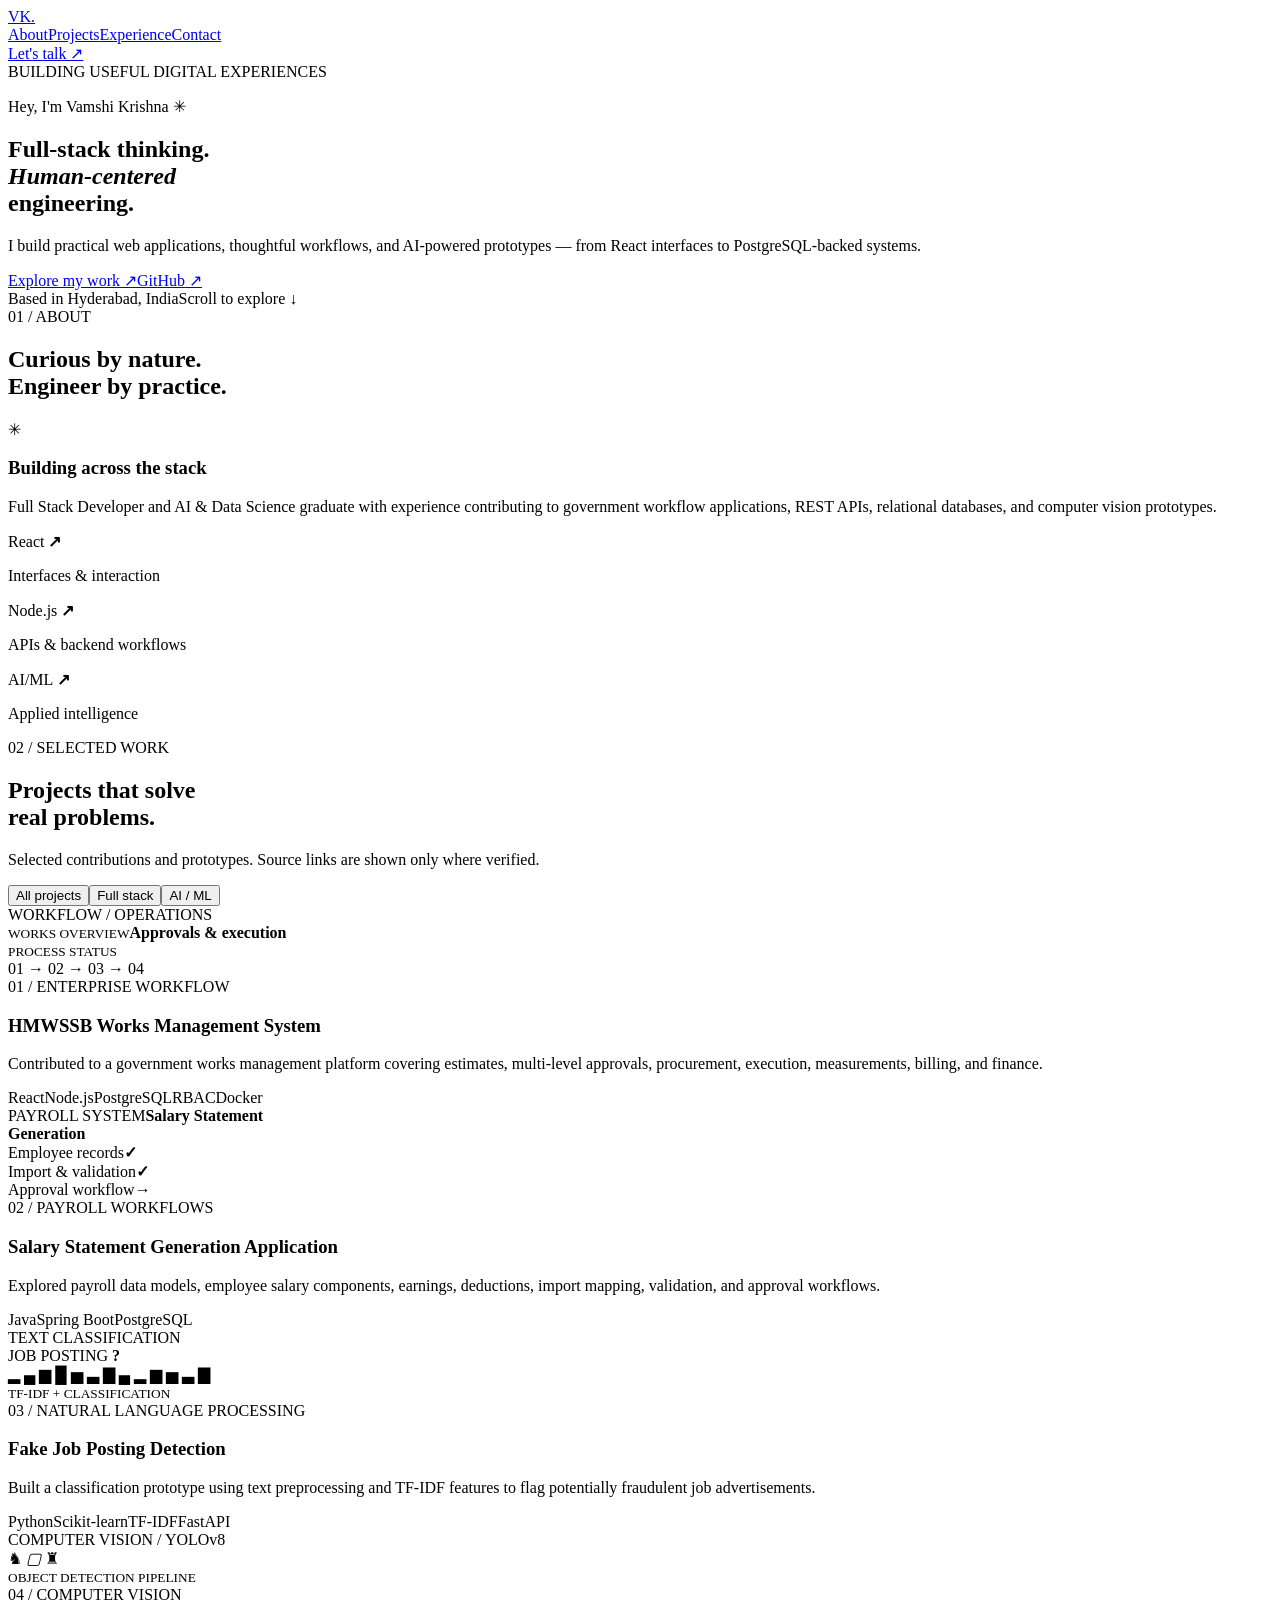
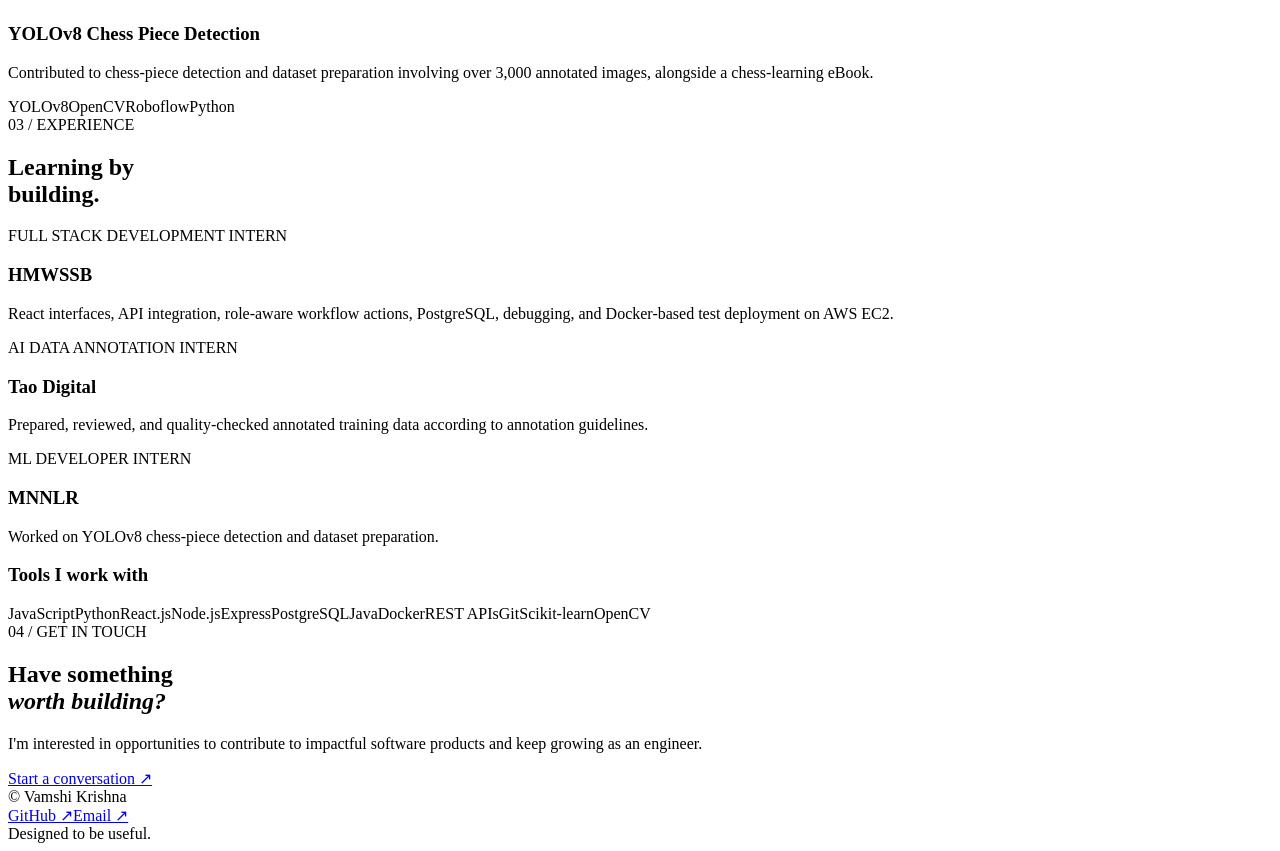
==== index.html @ abe8908e "Build premium responsive developer portfolio" ====
<!doctype html><html lang="en"><head><meta charset="UTF-8"><meta name="viewport" content="width=device-width,initial-scale=1"><meta name="theme-color" content="#090b12"><meta name="description" content="Kodati Vamshi Krishna — Full Stack Developer and AI/ML engineer. Selected projects, experience, and skills."><title>Vamshi Krishna — Full Stack Developer</title><link rel="preconnect" href="https://fonts.googleapis.com"><link rel="preconnect" href="https://fonts.gstatic.com" crossorigin><link href="https://fonts.googleapis.com/css2?family=DM+Sans:wght@400;500;600;700&family=Space+Grotesk:wght@400;500;600;700&display=swap" rel="stylesheet"><link rel="stylesheet" href="styles.css"></head><body><div class="glow"></div><header class="nav wrap"><a class="logo" href="#home">VK<span>.</span></a><nav aria-label="Main navigation"><a href="#about">About</a><a href="#work">Projects</a><a href="#experience">Experience</a><a href="#contact">Contact</a></nav><a class="nav-cta" href="mailto:vamshikrishnakodati14@gmail.com">Let's talk ↗</a></header><main id="home"><section class="hero wrap"><div class="eyebrow"><span class="pulse"></span> BUILDING USEFUL DIGITAL EXPERIENCES</div><p class="intro">Hey, I'm Vamshi Krishna <span>✳</span></p><h1>Full-stack thinking.<br><em>Human-centered</em><br>engineering.</h1><p class="hero-copy">I build practical web applications, thoughtful workflows, and AI-powered prototypes — from React interfaces to PostgreSQL-backed systems.</p><div class="actions"><a class="button primary" href="#work">Explore my work <span>↗</span></a><a class="button secondary" href="https://github.com/VamshikrishnaKodati" target="_blank" rel="noopener">GitHub ↗</a></div><div class="hero-foot"><span>Based in Hyderabad, India</span><span>Scroll to explore ↓</span></div></section><section class="section wrap" id="about"><div class="section-head"><span class="kicker">01 / ABOUT</span><h2>Curious by nature.<br><span>Engineer by practice.</span></h2></div><div class="about-grid"><div class="panel feature"><span class="panel-icon">✳</span><h3>Building across the stack</h3><p>Full Stack Developer and AI & Data Science graduate with experience contributing to government workflow applications, REST APIs, relational databases, and computer vision prototypes.</p></div><div class="panel"><span class="metric">React <b>↗</b></span><p>Interfaces & interaction</p></div><div class="panel"><span class="metric">Node.js <b>↗</b></span><p>APIs & backend workflows</p></div><div class="panel"><span class="metric">AI/ML <b>↗</b></span><p>Applied intelligence</p></div></div></section><section class="section wrap" id="work"><div class="section-head"><span class="kicker">02 / SELECTED WORK</span><h2>Projects that solve<br><span>real problems.</span></h2><p>Selected contributions and prototypes. Source links are shown only where verified.</p></div><div class="filters" aria-label="Filter projects"><button class="active" data-filter="all">All projects</button><button data-filter="fullstack">Full stack</button><button data-filter="ai">AI / ML</button></div><div class="projects"><article class="project" data-category="fullstack"><div class="art art-one"><div class="fake-ui"><div class="fake-top"><i></i><i></i><i></i><span>WORKFLOW / OPERATIONS</span></div><div class="fake-grid"><div><small>WORKS OVERVIEW</small><strong>Approvals & execution</strong><div class="fake-bars"><b></b><b></b><b></b><b></b></div></div><div><small>PROCESS STATUS</small><div class="fake-steps">01 → 02 → 03 → 04</div></div></div></div></div><div class="project-body"><div class="project-num">01 / ENTERPRISE WORKFLOW</div><h3>HMWSSB Works Management System</h3><p>Contributed to a government works management platform covering estimates, multi-level approvals, procurement, execution, measurements, billing, and finance.</p><div class="tags"><span>React</span><span>Node.js</span><span>PostgreSQL</span><span>RBAC</span><span>Docker</span></div></div></article><article class="project" data-category="fullstack"><div class="art art-two"><div class="salary-art"><span>PAYROLL SYSTEM</span><strong>Salary Statement<br>Generation</strong><div class="salary-row"><span>Employee records</span><b>✓</b></div><div class="salary-row"><span>Import & validation</span><b>✓</b></div><div class="salary-row"><span>Approval workflow</span><b>→</b></div></div></div><div class="project-body"><div class="project-num">02 / PAYROLL WORKFLOWS</div><h3>Salary Statement Generation Application</h3><p>Explored payroll data models, employee salary components, earnings, deductions, import mapping, validation, and approval workflows.</p><div class="tags"><span>Java</span><span>Spring Boot</span><span>PostgreSQL</span></div></div></article><article class="project" data-category="ai"><div class="art art-three"><div class="ai-art"><span>TEXT CLASSIFICATION</span><div class="signal">JOB POSTING <b>?</b></div><div class="wave">▂ ▄ ▆ █ ▅ ▃ ▇ ▄ ▂ ▆ ▅ ▃ ▇</div><small>TF-IDF + CLASSIFICATION</small></div></div><div class="project-body"><div class="project-num">03 / NATURAL LANGUAGE PROCESSING</div><h3>Fake Job Posting Detection</h3><p>Built a classification prototype using text preprocessing and TF-IDF features to flag potentially fraudulent job advertisements.</p><div class="tags"><span>Python</span><span>Scikit-learn</span><span>TF-IDF</span><span>FastAPI</span></div></div></article><article class="project" data-category="ai"><div class="art art-four"><div class="chess-art"><span>COMPUTER VISION / YOLOv8</span><div class="chess">♞ <i>▢</i> ♜</div><small>OBJECT DETECTION PIPELINE</small></div></div><div class="project-body"><div class="project-num">04 / COMPUTER VISION</div><h3>YOLOv8 Chess Piece Detection</h3><p>Contributed to chess-piece detection and dataset preparation involving over 3,000 annotated images, alongside a chess-learning eBook.</p><div class="tags"><span>YOLOv8</span><span>OpenCV</span><span>Roboflow</span><span>Python</span></div></div></article></div></section><section class="section wrap" id="experience"><div class="section-head"><span class="kicker">03 / EXPERIENCE</span><h2>Learning by<br><span>building.</span></h2></div><div class="timeline"><div class="job"><div><span class="job-type">FULL STACK DEVELOPMENT INTERN</span><h3>HMWSSB</h3></div><p>React interfaces, API integration, role-aware workflow actions, PostgreSQL, debugging, and Docker-based test deployment on AWS EC2.</p></div><div class="job"><div><span class="job-type">AI DATA ANNOTATION INTERN</span><h3>Tao Digital</h3></div><p>Prepared, reviewed, and quality-checked annotated training data according to annotation guidelines.</p></div><div class="job"><div><span class="job-type">ML DEVELOPER INTERN</span><h3>MNNLR</h3></div><p>Worked on YOLOv8 chess-piece detection and dataset preparation.</p></div></div><div class="skills"><h3>Tools I work with</h3><div class="tags big"><span>JavaScript</span><span>Python</span><span>React.js</span><span>Node.js</span><span>Express</span><span>PostgreSQL</span><span>Java</span><span>Docker</span><span>REST APIs</span><span>Git</span><span>Scikit-learn</span><span>OpenCV</span></div></div></section><section class="contact wrap" id="contact"><span class="kicker">04 / GET IN TOUCH</span><h2>Have something<br><em>worth building?</em></h2><p>I'm interested in opportunities to contribute to impactful software products and keep growing as an engineer.</p><a class="button primary" href="mailto:vamshikrishnakodati14@gmail.com">Start a conversation ↗</a></section></main><footer class="wrap footer"><span>© <span id="year"></span> Vamshi Krishna</span><div><a href="https://github.com/VamshikrishnaKodati" target="_blank" rel="noopener">GitHub ↗</a><a href="mailto:vamshikrishnakodati14@gmail.com">Email ↗</a></div><span>Designed to be useful.</span></footer><script src="script.js"></script></body></html>
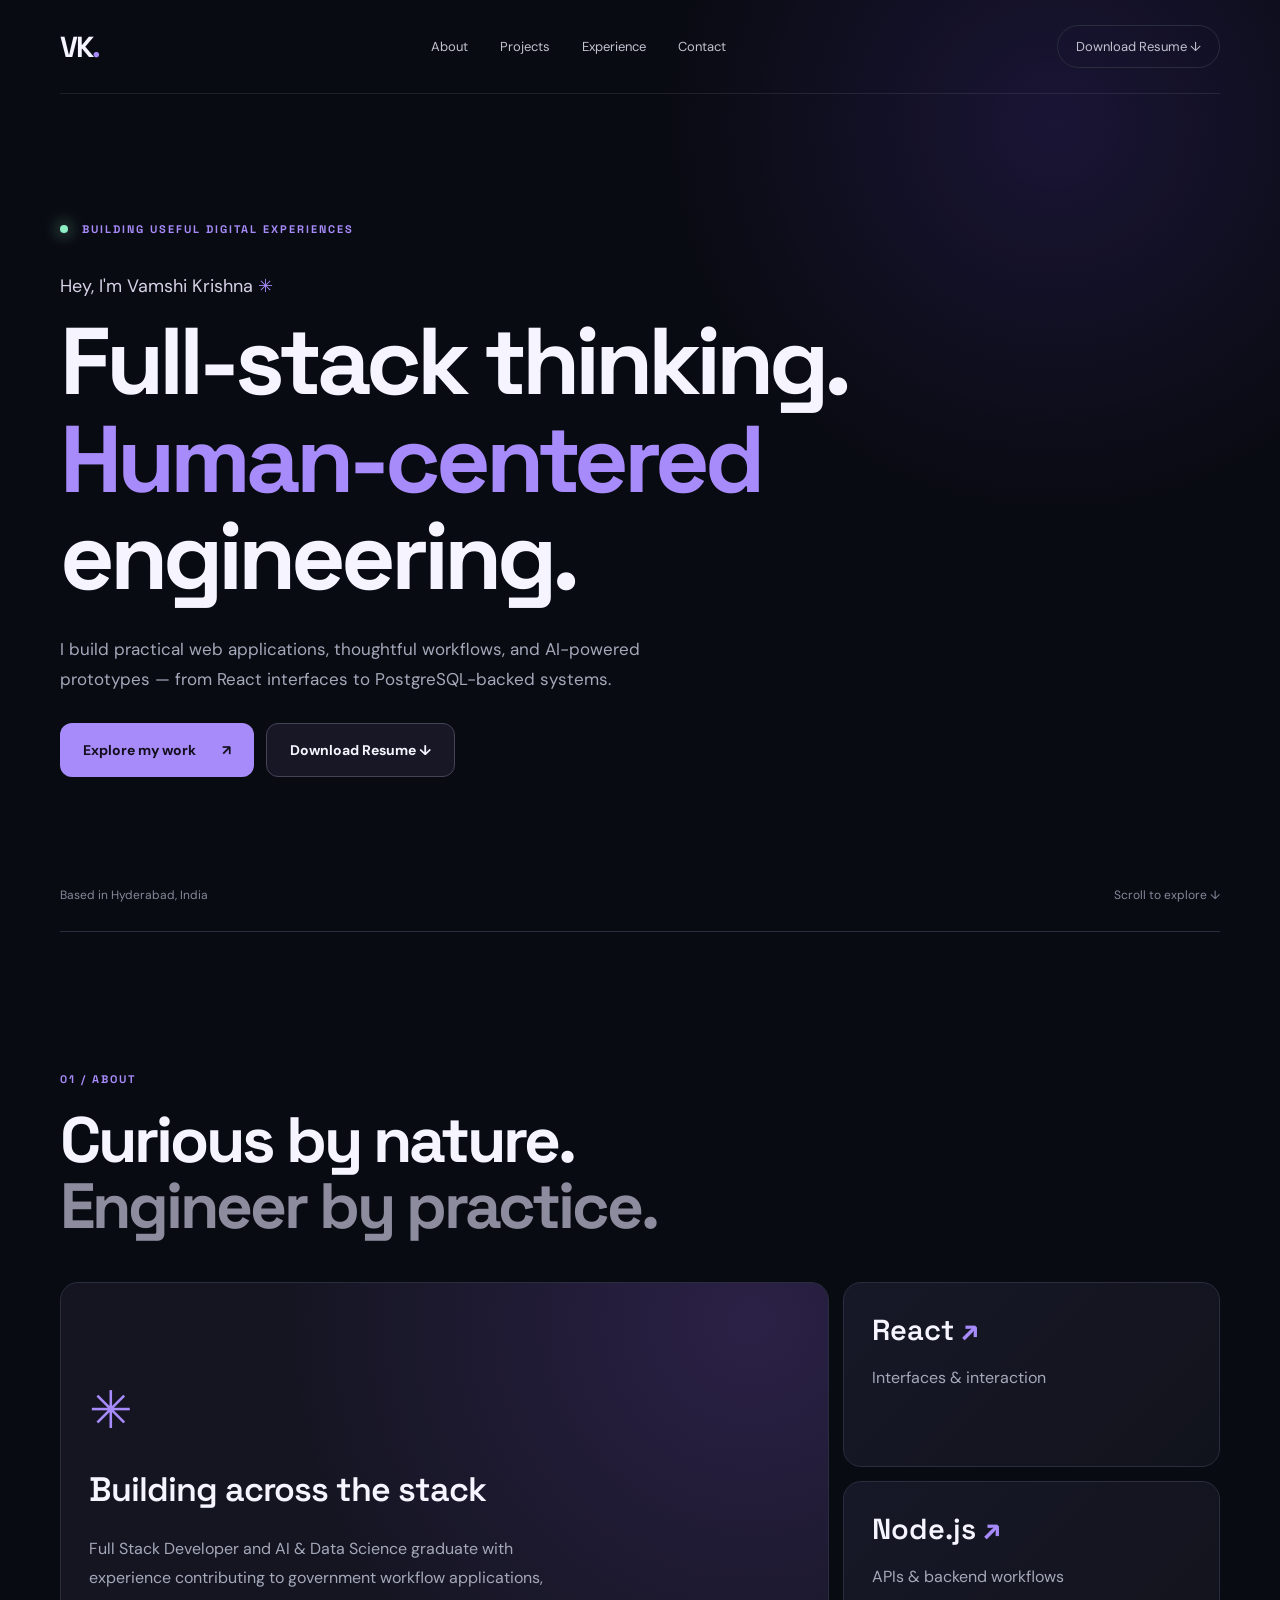
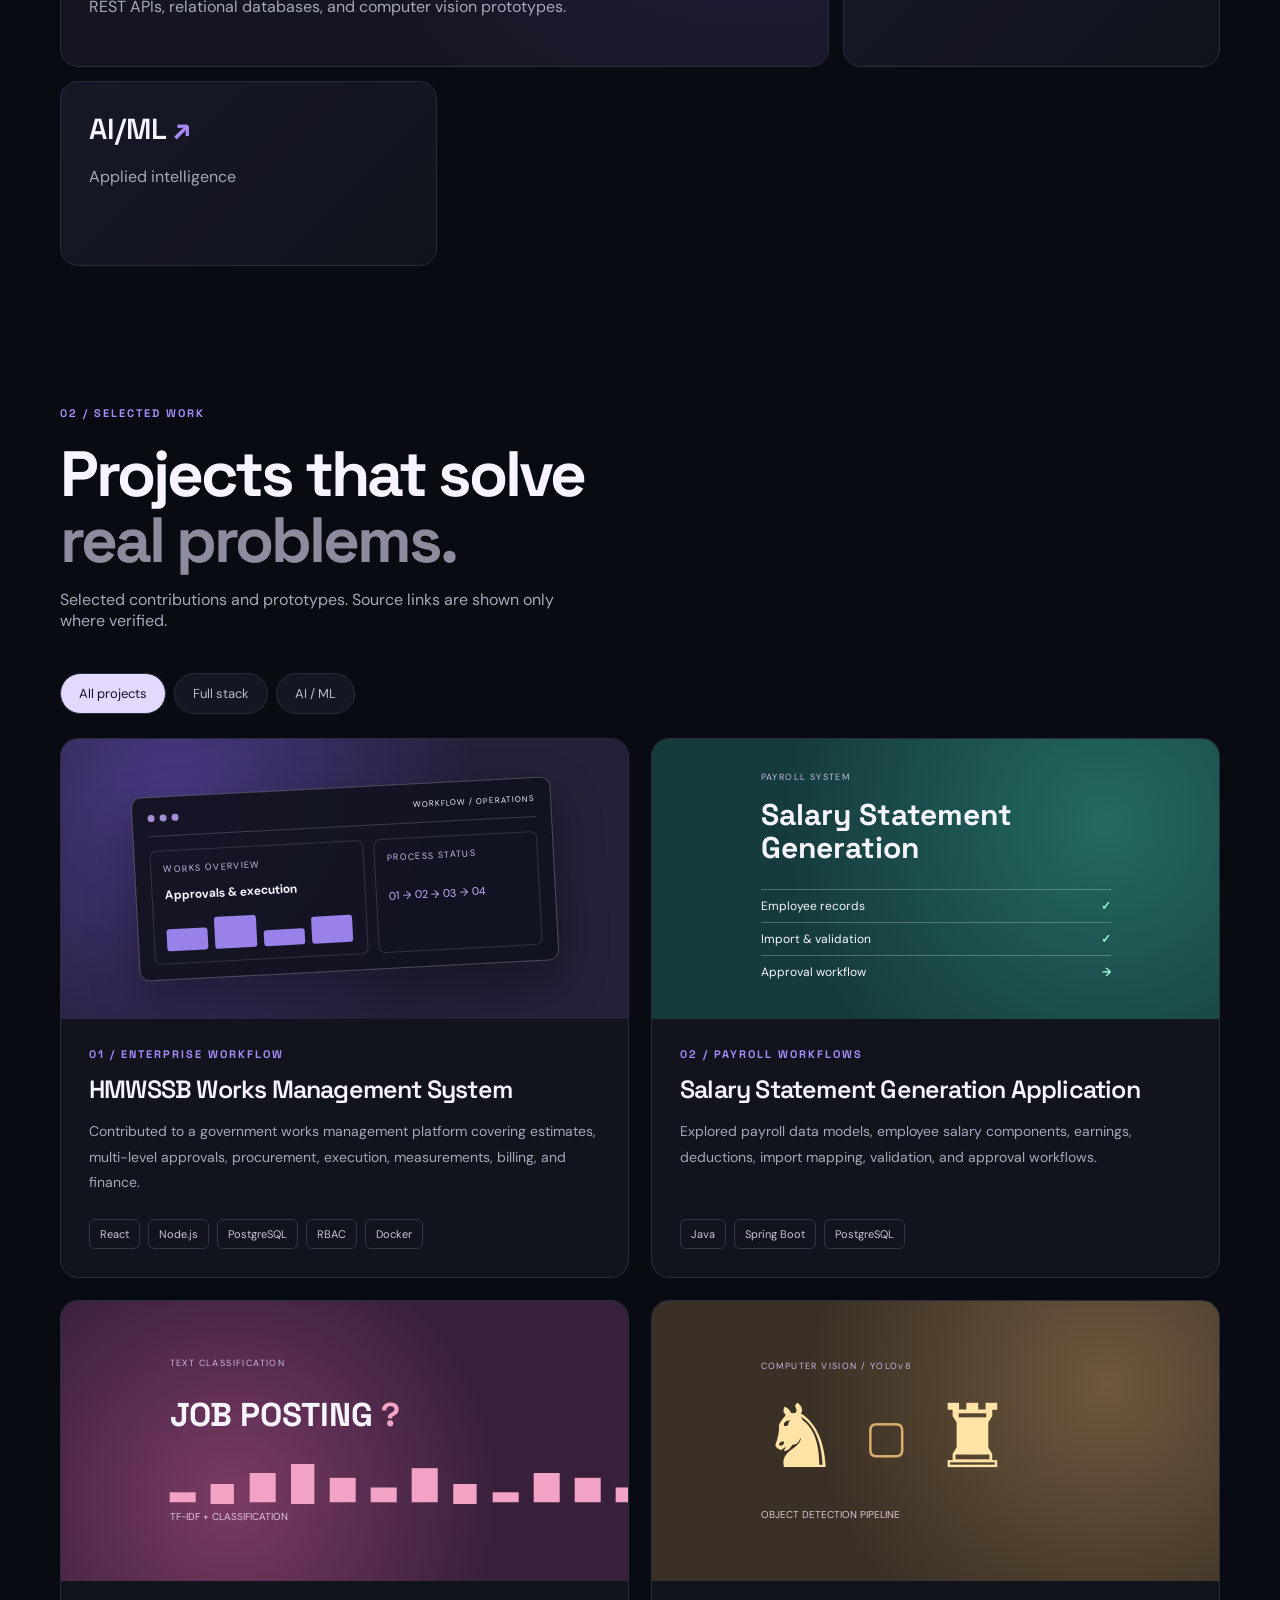
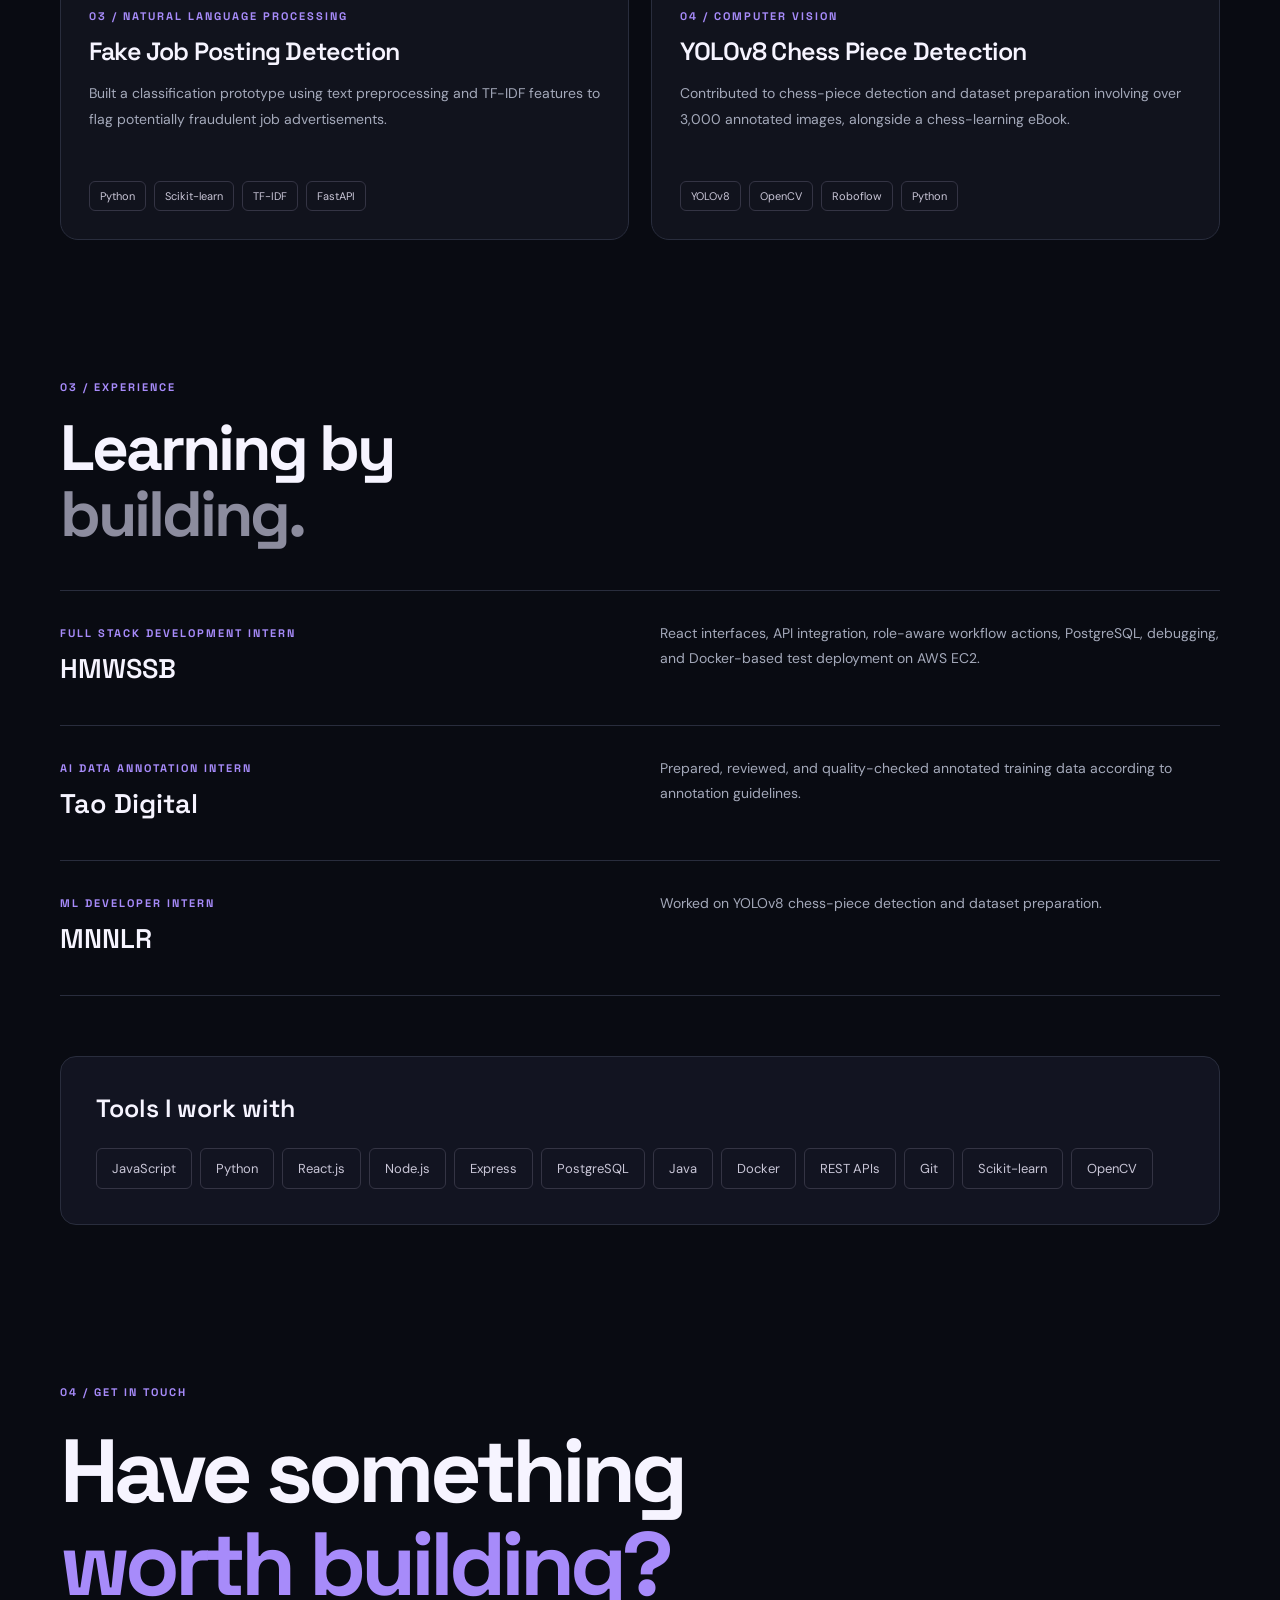
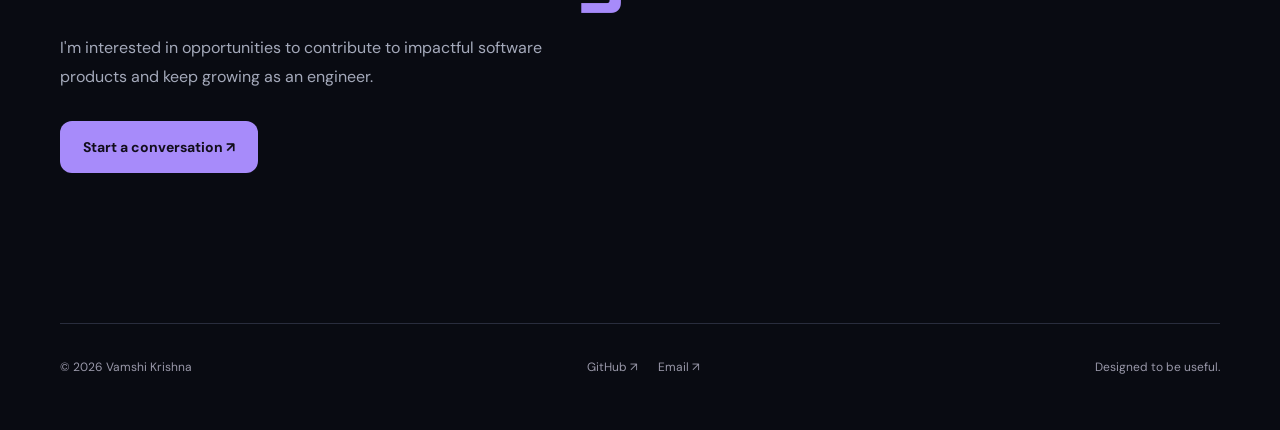
==== commit 3673f1ae: "Add resume download buttons to navigation and hero" ====
--- a/index.html
+++ b/index.html
@@ -1 +1 @@
-<!doctype html><html lang="en"><head><meta charset="UTF-8"><meta name="viewport" content="width=device-width,initial-scale=1"><meta name="theme-color" content="#090b12"><meta name="description" content="Kodati Vamshi Krishna — Full Stack Developer and AI/ML engineer. Selected projects, experience, and skills."><title>Vamshi Krishna — Full Stack Developer</title><link rel="preconnect" href="https://fonts.googleapis.com"><link rel="preconnect" href="https://fonts.gstatic.com" crossorigin><link href="https://fonts.googleapis.com/css2?family=DM+Sans:wght@400;500;600;700&family=Space+Grotesk:wght@400;500;600;700&display=swap" rel="stylesheet"><link rel="stylesheet" href="styles.css"></head><body><div class="glow"></div><header class="nav wrap"><a class="logo" href="#home">VK<span>.</span></a><nav aria-label="Main navigation"><a href="#about">About</a><a href="#work">Projects</a><a href="#experience">Experience</a><a href="#contact">Contact</a></nav><a class="nav-cta" href="mailto:vamshikrishnakodati14@gmail.com">Let's talk ↗</a></header><main id="home"><section class="hero wrap"><div class="eyebrow"><span class="pulse"></span> BUILDING USEFUL DIGITAL EXPERIENCES</div><p class="intro">Hey, I'm Vamshi Krishna <span>✳</span></p><h1>Full-stack thinking.<br><em>Human-centered</em><br>engineering.</h1><p class="hero-copy">I build practical web applications, thoughtful workflows, and AI-powered prototypes — from React interfaces to PostgreSQL-backed systems.</p><div class="actions"><a class="button primary" href="#work">Explore my work <span>↗</span></a><a class="button secondary" href="https://github.com/VamshikrishnaKodati" target="_blank" rel="noopener">GitHub ↗</a></div><div class="hero-foot"><span>Based in Hyderabad, India</span><span>Scroll to explore ↓</span></div></section><section class="section wrap" id="about"><div class="section-head"><span class="kicker">01 / ABOUT</span><h2>Curious by nature.<br><span>Engineer by practice.</span></h2></div><div class="about-grid"><div class="panel feature"><span class="panel-icon">✳</span><h3>Building across the stack</h3><p>Full Stack Developer and AI & Data Science graduate with experience contributing to government workflow applications, REST APIs, relational databases, and computer vision prototypes.</p></div><div class="panel"><span class="metric">React <b>↗</b></span><p>Interfaces & interaction</p></div><div class="panel"><span class="metric">Node.js <b>↗</b></span><p>APIs & backend workflows</p></div><div class="panel"><span class="metric">AI/ML <b>↗</b></span><p>Applied intelligence</p></div></div></section><section class="section wrap" id="work"><div class="section-head"><span class="kicker">02 / SELECTED WORK</span><h2>Projects that solve<br><span>real problems.</span></h2><p>Selected contributions and prototypes. Source links are shown only where verified.</p></div><div class="filters" aria-label="Filter projects"><button class="active" data-filter="all">All projects</button><button data-filter="fullstack">Full stack</button><button data-filter="ai">AI / ML</button></div><div class="projects"><article class="project" data-category="fullstack"><div class="art art-one"><div class="fake-ui"><div class="fake-top"><i></i><i></i><i></i><span>WORKFLOW / OPERATIONS</span></div><div class="fake-grid"><div><small>WORKS OVERVIEW</small><strong>Approvals & execution</strong><div class="fake-bars"><b></b><b></b><b></b><b></b></div></div><div><small>PROCESS STATUS</small><div class="fake-steps">01 → 02 → 03 → 04</div></div></div></div></div><div class="project-body"><div class="project-num">01 / ENTERPRISE WORKFLOW</div><h3>HMWSSB Works Management System</h3><p>Contributed to a government works management platform covering estimates, multi-level approvals, procurement, execution, measurements, billing, and finance.</p><div class="tags"><span>React</span><span>Node.js</span><span>PostgreSQL</span><span>RBAC</span><span>Docker</span></div></div></article><article class="project" data-category="fullstack"><div class="art art-two"><div class="salary-art"><span>PAYROLL SYSTEM</span><strong>Salary Statement<br>Generation</strong><div class="salary-row"><span>Employee records</span><b>✓</b></div><div class="salary-row"><span>Import & validation</span><b>✓</b></div><div class="salary-row"><span>Approval workflow</span><b>→</b></div></div></div><div class="project-body"><div class="project-num">02 / PAYROLL WORKFLOWS</div><h3>Salary Statement Generation Application</h3><p>Explored payroll data models, employee salary components, earnings, deductions, import mapping, validation, and approval workflows.</p><div class="tags"><span>Java</span><span>Spring Boot</span><span>PostgreSQL</span></div></div></article><article class="project" data-category="ai"><div class="art art-three"><div class="ai-art"><span>TEXT CLASSIFICATION</span><div class="signal">JOB POSTING <b>?</b></div><div class="wave">▂ ▄ ▆ █ ▅ ▃ ▇ ▄ ▂ ▆ ▅ ▃ ▇</div><small>TF-IDF + CLASSIFICATION</small></div></div><div class="project-body"><div class="project-num">03 / NATURAL LANGUAGE PROCESSING</div><h3>Fake Job Posting Detection</h3><p>Built a classification prototype using text preprocessing and TF-IDF features to flag potentially fraudulent job advertisements.</p><div class="tags"><span>Python</span><span>Scikit-learn</span><span>TF-IDF</span><span>FastAPI</span></div></div></article><article class="project" data-category="ai"><div class="art art-four"><div class="chess-art"><span>COMPUTER VISION / YOLOv8</span><div class="chess">♞ <i>▢</i> ♜</div><small>OBJECT DETECTION PIPELINE</small></div></div><div class="project-body"><div class="project-num">04 / COMPUTER VISION</div><h3>YOLOv8 Chess Piece Detection</h3><p>Contributed to chess-piece detection and dataset preparation involving over 3,000 annotated images, alongside a chess-learning eBook.</p><div class="tags"><span>YOLOv8</span><span>OpenCV</span><span>Roboflow</span><span>Python</span></div></div></article></div></section><section class="section wrap" id="experience"><div class="section-head"><span class="kicker">03 / EXPERIENCE</span><h2>Learning by<br><span>building.</span></h2></div><div class="timeline"><div class="job"><div><span class="job-type">FULL STACK DEVELOPMENT INTERN</span><h3>HMWSSB</h3></div><p>React interfaces, API integration, role-aware workflow actions, PostgreSQL, debugging, and Docker-based test deployment on AWS EC2.</p></div><div class="job"><div><span class="job-type">AI DATA ANNOTATION INTERN</span><h3>Tao Digital</h3></div><p>Prepared, reviewed, and quality-checked annotated training data according to annotation guidelines.</p></div><div class="job"><div><span class="job-type">ML DEVELOPER INTERN</span><h3>MNNLR</h3></div><p>Worked on YOLOv8 chess-piece detection and dataset preparation.</p></div></div><div class="skills"><h3>Tools I work with</h3><div class="tags big"><span>JavaScript</span><span>Python</span><span>React.js</span><span>Node.js</span><span>Express</span><span>PostgreSQL</span><span>Java</span><span>Docker</span><span>REST APIs</span><span>Git</span><span>Scikit-learn</span><span>OpenCV</span></div></div></section><section class="contact wrap" id="contact"><span class="kicker">04 / GET IN TOUCH</span><h2>Have something<br><em>worth building?</em></h2><p>I'm interested in opportunities to contribute to impactful software products and keep growing as an engineer.</p><a class="button primary" href="mailto:vamshikrishnakodati14@gmail.com">Start a conversation ↗</a></section></main><footer class="wrap footer"><span>© <span id="year"></span> Vamshi Krishna</span><div><a href="https://github.com/VamshikrishnaKodati" target="_blank" rel="noopener">GitHub ↗</a><a href="mailto:vamshikrishnakodati14@gmail.com">Email ↗</a></div><span>Designed to be useful.</span></footer><script src="script.js"></script></body></html>+<!doctype html><html lang="en"><head><meta charset="UTF-8"><meta name="viewport" content="width=device-width,initial-scale=1"><meta name="theme-color" content="#090b12"><meta name="description" content="Kodati Vamshi Krishna — Full Stack Developer and AI/ML engineer. Selected projects, experience, and skills."><title>Vamshi Krishna — Full Stack Developer</title><link rel="preconnect" href="https://fonts.googleapis.com"><link rel="preconnect" href="https://fonts.gstatic.com" crossorigin><link href="https://fonts.googleapis.com/css2?family=DM+Sans:wght@400;500;600;700&family=Space+Grotesk:wght@400;500;600;700&display=swap" rel="stylesheet"><link rel="stylesheet" href="styles.css"></head><body><div class="glow"></div><header class="nav wrap"><a class="logo" href="#home">VK<span>.</span></a><nav aria-label="Main navigation"><a href="#about">About</a><a href="#work">Projects</a><a href="#experience">Experience</a><a href="#contact">Contact</a></nav><a class="nav-cta" href="resume.pdf" download="Kodati_Vamshi_Krishna_Resume.pdf">Download Resume ↓</a></header><main id="home"><section class="hero wrap"><div class="eyebrow"><span class="pulse"></span> BUILDING USEFUL DIGITAL EXPERIENCES</div><p class="intro">Hey, I'm Vamshi Krishna <span>✳</span></p><h1>Full-stack thinking.<br><em>Human-centered</em><br>engineering.</h1><p class="hero-copy">I build practical web applications, thoughtful workflows, and AI-powered prototypes — from React interfaces to PostgreSQL-backed systems.</p><div class="actions"><a class="button primary" href="#work">Explore my work <span>↗</span></a><a class="button secondary" href="resume.pdf" download="Kodati_Vamshi_Krishna_Resume.pdf">Download Resume ↓</a></div><div class="hero-foot"><span>Based in Hyderabad, India</span><span>Scroll to explore ↓</span></div></section><section class="section wrap" id="about"><div class="section-head"><span class="kicker">01 / ABOUT</span><h2>Curious by nature.<br><span>Engineer by practice.</span></h2></div><div class="about-grid"><div class="panel feature"><span class="panel-icon">✳</span><h3>Building across the stack</h3><p>Full Stack Developer and AI & Data Science graduate with experience contributing to government workflow applications, REST APIs, relational databases, and computer vision prototypes.</p></div><div class="panel"><span class="metric">React <b>↗</b></span><p>Interfaces & interaction</p></div><div class="panel"><span class="metric">Node.js <b>↗</b></span><p>APIs & backend workflows</p></div><div class="panel"><span class="metric">AI/ML <b>↗</b></span><p>Applied intelligence</p></div></div></section><section class="section wrap" id="work"><div class="section-head"><span class="kicker">02 / SELECTED WORK</span><h2>Projects that solve<br><span>real problems.</span></h2><p>Selected contributions and prototypes. Source links are shown only where verified.</p></div><div class="filters" aria-label="Filter projects"><button class="active" data-filter="all">All projects</button><button data-filter="fullstack">Full stack</button><button data-filter="ai">AI / ML</button></div><div class="projects"><article class="project" data-category="fullstack"><div class="art art-one"><div class="fake-ui"><div class="fake-top"><i></i><i></i><i></i><span>WORKFLOW / OPERATIONS</span></div><div class="fake-grid"><div><small>WORKS OVERVIEW</small><strong>Approvals & execution</strong><div class="fake-bars"><b></b><b></b><b></b><b></b></div></div><div><small>PROCESS STATUS</small><div class="fake-steps">01 → 02 → 03 → 04</div></div></div></div></div><div class="project-body"><div class="project-num">01 / ENTERPRISE WORKFLOW</div><h3>HMWSSB Works Management System</h3><p>Contributed to a government works management platform covering estimates, multi-level approvals, procurement, execution, measurements, billing, and finance.</p><div class="tags"><span>React</span><span>Node.js</span><span>PostgreSQL</span><span>RBAC</span><span>Docker</span></div></div></article><article class="project" data-category="fullstack"><div class="art art-two"><div class="salary-art"><span>PAYROLL SYSTEM</span><strong>Salary Statement<br>Generation</strong><div class="salary-row"><span>Employee records</span><b>✓</b></div><div class="salary-row"><span>Import & validation</span><b>✓</b></div><div class="salary-row"><span>Approval workflow</span><b>→</b></div></div></div><div class="project-body"><div class="project-num">02 / PAYROLL WORKFLOWS</div><h3>Salary Statement Generation Application</h3><p>Explored payroll data models, employee salary components, earnings, deductions, import mapping, validation, and approval workflows.</p><div class="tags"><span>Java</span><span>Spring Boot</span><span>PostgreSQL</span></div></div></article><article class="project" data-category="ai"><div class="art art-three"><div class="ai-art"><span>TEXT CLASSIFICATION</span><div class="signal">JOB POSTING <b>?</b></div><div class="wave">▂ ▄ ▆ █ ▅ ▃ ▇ ▄ ▂ ▆ ▅ ▃ ▇</div><small>TF-IDF + CLASSIFICATION</small></div></div><div class="project-body"><div class="project-num">03 / NATURAL LANGUAGE PROCESSING</div><h3>Fake Job Posting Detection</h3><p>Built a classification prototype using text preprocessing and TF-IDF features to flag potentially fraudulent job advertisements.</p><div class="tags"><span>Python</span><span>Scikit-learn</span><span>TF-IDF</span><span>FastAPI</span></div></div></article><article class="project" data-category="ai"><div class="art art-four"><div class="chess-art"><span>COMPUTER VISION / YOLOv8</span><div class="chess">♞ <i>▢</i> ♜</div><small>OBJECT DETECTION PIPELINE</small></div></div><div class="project-body"><div class="project-num">04 / COMPUTER VISION</div><h3>YOLOv8 Chess Piece Detection</h3><p>Contributed to chess-piece detection and dataset preparation involving over 3,000 annotated images, alongside a chess-learning eBook.</p><div class="tags"><span>YOLOv8</span><span>OpenCV</span><span>Roboflow</span><span>Python</span></div></div></article></div></section><section class="section wrap" id="experience"><div class="section-head"><span class="kicker">03 / EXPERIENCE</span><h2>Learning by<br><span>building.</span></h2></div><div class="timeline"><div class="job"><div><span class="job-type">FULL STACK DEVELOPMENT INTERN</span><h3>HMWSSB</h3></div><p>React interfaces, API integration, role-aware workflow actions, PostgreSQL, debugging, and Docker-based test deployment on AWS EC2.</p></div><div class="job"><div><span class="job-type">AI DATA ANNOTATION INTERN</span><h3>Tao Digital</h3></div><p>Prepared, reviewed, and quality-checked annotated training data according to annotation guidelines.</p></div><div class="job"><div><span class="job-type">ML DEVELOPER INTERN</span><h3>MNNLR</h3></div><p>Worked on YOLOv8 chess-piece detection and dataset preparation.</p></div></div><div class="skills"><h3>Tools I work with</h3><div class="tags big"><span>JavaScript</span><span>Python</span><span>React.js</span><span>Node.js</span><span>Express</span><span>PostgreSQL</span><span>Java</span><span>Docker</span><span>REST APIs</span><span>Git</span><span>Scikit-learn</span><span>OpenCV</span></div></div></section><section class="contact wrap" id="contact"><span class="kicker">04 / GET IN TOUCH</span><h2>Have something<br><em>worth building?</em></h2><p>I'm interested in opportunities to contribute to impactful software products and keep growing as an engineer.</p><a class="button primary" href="mailto:vamshikrishnakodati14@gmail.com">Start a conversation ↗</a></section></main><footer class="wrap footer"><span>© <span id="year"></span> Vamshi Krishna</span><div><a href="https://github.com/VamshikrishnaKodati" target="_blank" rel="noopener">GitHub ↗</a><a href="mailto:vamshikrishnakodati14@gmail.com">Email ↗</a></div><span>Designed to be useful.</span></footer><script src="script.js"></script></body></html>
--- a/styles.css
+++ b/styles.css
@@ -0,0 +1 @@
+:root{color-scheme:dark;--bg:#090b12;--panel:#121522;--line:#292d3d;--muted:#a4a9ba;--accent:#a78bfa}*{box-sizing:border-box}html{scroll-behavior:smooth}body{margin:0;background:var(--bg);color:#f6f4ff;font-family:"DM Sans",sans-serif;overflow-x:hidden}a{color:inherit;text-decoration:none}button{font:inherit;cursor:pointer}.wrap{width:min(1160px,calc(100% - 48px));margin:auto}.glow{position:absolute;z-index:-1;top:-300px;right:-200px;width:850px;height:850px;border-radius:50%;background:radial-gradient(circle,#7b4cff26,transparent 65%);pointer-events:none}.nav{height:94px;display:flex;align-items:center;justify-content:space-between;border-bottom:1px solid #ffffff16}.logo{font:700 29px "Space Grotesk";letter-spacing:-2px}.logo span,.intro span{color:var(--accent)}nav{display:flex;gap:32px}nav a,.nav-cta{font-size:13px;color:#c3c3d0}nav a:hover,.nav-cta:hover{color:white}.nav-cta{border:1px solid var(--line);border-radius:100px;padding:12px 18px}.hero{min-height:740px;padding-top:128px}.eyebrow,.kicker,.project-num,.job-type{font:700 11px "Space Grotesk";letter-spacing:2px;color:var(--accent)}.pulse{display:inline-block;width:8px;height:8px;background:#8ef0c3;border-radius:50%;margin-right:9px;box-shadow:0 0 16px #8ef0c3}.intro{font-size:18px;margin:38px 0 15px;color:#d7d2e7}.hero h1,.section h2,.contact h2{font:700 clamp(48px,7.4vw,104px)/1.03 "Space Grotesk";letter-spacing:-5px;margin:0}.hero h1 em,.contact h2 em{font-style:normal;color:var(--accent)}.hero-copy{max-width:580px;color:var(--muted);font-size:17px;line-height:1.8;margin:28px 0}.actions{display:flex;gap:12px}.button{display:inline-flex;align-items:center;gap:26px;padding:17px 23px;border-radius:12px;font-size:14px;font-weight:700;transition:transform .2s,background .2s}.button:hover{transform:translateY(-3px)}.primary{background:var(--accent);color:#120e1c}.secondary{border:1px solid #464258;background:#171725}.hero-foot{display:flex;justify-content:space-between;color:#85889a;font-size:12px;margin-top:110px;padding-bottom:28px;border-bottom:1px solid var(--line)}.section{padding-top:135px}.section-head{margin-bottom:42px}.section h2{font-size:clamp(42px,5vw,68px);letter-spacing:-3px;margin-top:20px}.section h2 span{color:#8c8c9e}.section-head p{color:var(--muted);max-width:540px}.about-grid{display:grid;grid-template-columns:repeat(3,1fr);gap:14px}.panel{min-height:185px;border:1px solid var(--line);background:linear-gradient(135deg,#171827,#11131c);border-radius:18px;padding:28px}.panel.feature{grid-column:span 2;grid-row:span 2;min-height:385px;display:flex;flex-direction:column;justify-content:flex-end;background:radial-gradient(circle at 90% 10%,#6641aa44,transparent 60%),#151522}.panel-icon{font-size:52px;color:var(--accent)}.panel h3{font:600 34px "Space Grotesk";letter-spacing:-1px;margin:24px 0 8px}.panel p{color:var(--muted);line-height:1.8;max-width:490px}.metric{font:600 29px "Space Grotesk"}.metric b{color:var(--accent)}.filters{display:flex;gap:8px;margin-bottom:24px;flex-wrap:wrap}.filters button{border:1px solid var(--line);background:#141621;color:#b9bacb;padding:11px 18px;border-radius:100px;font-size:13px}.filters button.active,.filters button:hover{background:#e3d8ff;color:#171125}.projects{display:grid;grid-template-columns:1fr 1fr;gap:22px}.project{border:1px solid var(--line);background:#11131d;border-radius:18px;overflow:hidden;transition:transform .2s,border-color .2s}.project:hover{transform:translateY(-5px);border-color:#7660a7}.project[hidden]{display:none}.art{height:280px;display:flex;align-items:center;justify-content:center;padding:35px;overflow:hidden}.art-one{background:radial-gradient(circle at 20% 20%,#7254d677,transparent 60%),#242039}.art-two{background:radial-gradient(circle at 80% 30%,#3cc5ac55,transparent 65%),#163b3c}.art-three{background:radial-gradient(circle at 30% 70%,#e0639e66,transparent 60%),#38203c}.art-four{background:radial-gradient(circle at 80% 30%,#d0a76b55,transparent 60%),#3b3025}.fake-ui{width:100%;max-width:420px;background:#121321ee;border:1px solid #ffffff3b;border-radius:10px;transform:rotate(-3deg);box-shadow:0 20px 50px #0005;padding:15px}.fake-top{display:flex;gap:5px;align-items:center;border-bottom:1px solid #ffffff2b;padding-bottom:13px}.fake-top i{width:7px;height:7px;background:#a48ed8;border-radius:50%}.fake-top span{margin-left:auto;font-size:8px;letter-spacing:1px}.fake-grid{display:grid;grid-template-columns:1.3fr 1fr;gap:10px;padding-top:14px}.fake-grid>div{border:1px solid #ffffff22;padding:12px;border-radius:7px;min-height:105px}.fake-grid small,.salary-art>span,.ai-art>span,.chess-art>span{display:block;font-size:9px;letter-spacing:1.4px;color:#c7b9e7}.fake-grid strong{display:block;font-size:12px;margin:12px 0}.fake-bars{display:flex;align-items:end;gap:7px;height:36px}.fake-bars b{width:22%;height:60%;background:#9a80e9;border-radius:3px}.fake-bars b:nth-child(2){height:90%}.fake-bars b:nth-child(3){height:45%}.fake-bars b:nth-child(4){height:75%}.fake-steps{font-size:11px;margin-top:25px;color:#c6b0ff}.salary-art,.ai-art,.chess-art{width:100%;max-width:350px}.salary-art strong{display:block;font:700 30px/1.1 "Space Grotesk";margin:15px 0 25px}.salary-row{display:flex;justify-content:space-between;border-top:1px solid #ffffff40;padding:8px 0;font-size:12px}.salary-row b{color:#9bf3d4}.signal{font:700 33px "Space Grotesk";margin:25px 0}.signal b{color:#f5a4c7}.wave{font-size:33px;letter-spacing:4px;color:#f2a2c5;white-space:nowrap}.ai-art small,.chess-art small{font-size:10px;color:#dfc5da}.chess{font-size:88px;margin:8px 0;color:#ffe3a7;display:flex;gap:25px;align-items:center}.chess i{font-size:45px;font-style:normal;color:#d8ad6e}.project-body{padding:28px}.project-body h3{font:600 25px "Space Grotesk";letter-spacing:-.8px;margin:12px 0}.project-body p{font-size:14px;line-height:1.8;color:var(--muted);min-height:76px}.tags{display:flex;flex-wrap:wrap;gap:8px;margin-top:24px}.tags span{border:1px solid #343444;color:#c9c6d7;border-radius:6px;padding:7px 10px;font-size:11px}.timeline{border-top:1px solid var(--line)}.job{display:grid;grid-template-columns:1fr 1fr;gap:40px;padding:30px 0;border-bottom:1px solid var(--line)}.job h3{font:600 27px "Space Grotesk";margin:9px 0}.job p{color:var(--muted);font-size:14px;line-height:1.8;margin:0}.skills{margin-top:60px;padding:35px;border:1px solid var(--line);border-radius:16px;background:#121421}.skills h3{font:600 25px "Space Grotesk";margin:0}.tags.big span{padding:11px 15px;font-size:13px}.contact{padding-top:155px;padding-bottom:150px}.contact h2{font-size:clamp(54px,7vw,95px);margin:24px 0}.contact p{max-width:520px;color:var(--muted);line-height:1.8;margin-bottom:30px}.footer{border-top:1px solid var(--line);padding:35px 0 55px;display:flex;justify-content:space-between;gap:20px;color:#9998a9;font-size:12px}.footer div{display:flex;gap:20px}@media(max-width:800px){.hero{min-height:650px;padding-top:95px}.hero h1{letter-spacing:-3px}nav{gap:15px}.nav-cta{display:none}.about-grid{grid-template-columns:1fr 1fr}.projects{grid-template-columns:1fr}.section{padding-top:95px}}@media(max-width:540px){.wrap{width:min(100% - 32px,1160px)}.nav{height:75px}nav{gap:12px}nav a{font-size:11px}.hero{padding-top:90px;min-height:620px}.hero h1{font-size:clamp(42px,10vw,62px);letter-spacing:-2.5px}.intro{font-size:15px}.hero-copy{font-size:15px}.hero-foot{margin-top:70px}.about-grid{grid-template-columns:1fr}.panel.feature{grid-column:auto;grid-row:auto;min-height:330px}.panel{min-height:140px}.section h2{letter-spacing:-2px}.job{grid-template-columns:1fr;gap:10px}.art{height:230px;padding:20px}.footer{flex-wrap:wrap}.contact{padding-top:110px;padding-bottom:100px}.contact h2{letter-spacing:-3px}}@media(prefers-reduced-motion:reduce){html{scroll-behavior:auto}*,*:before,*:after{transition:none!important;animation:none!important}}
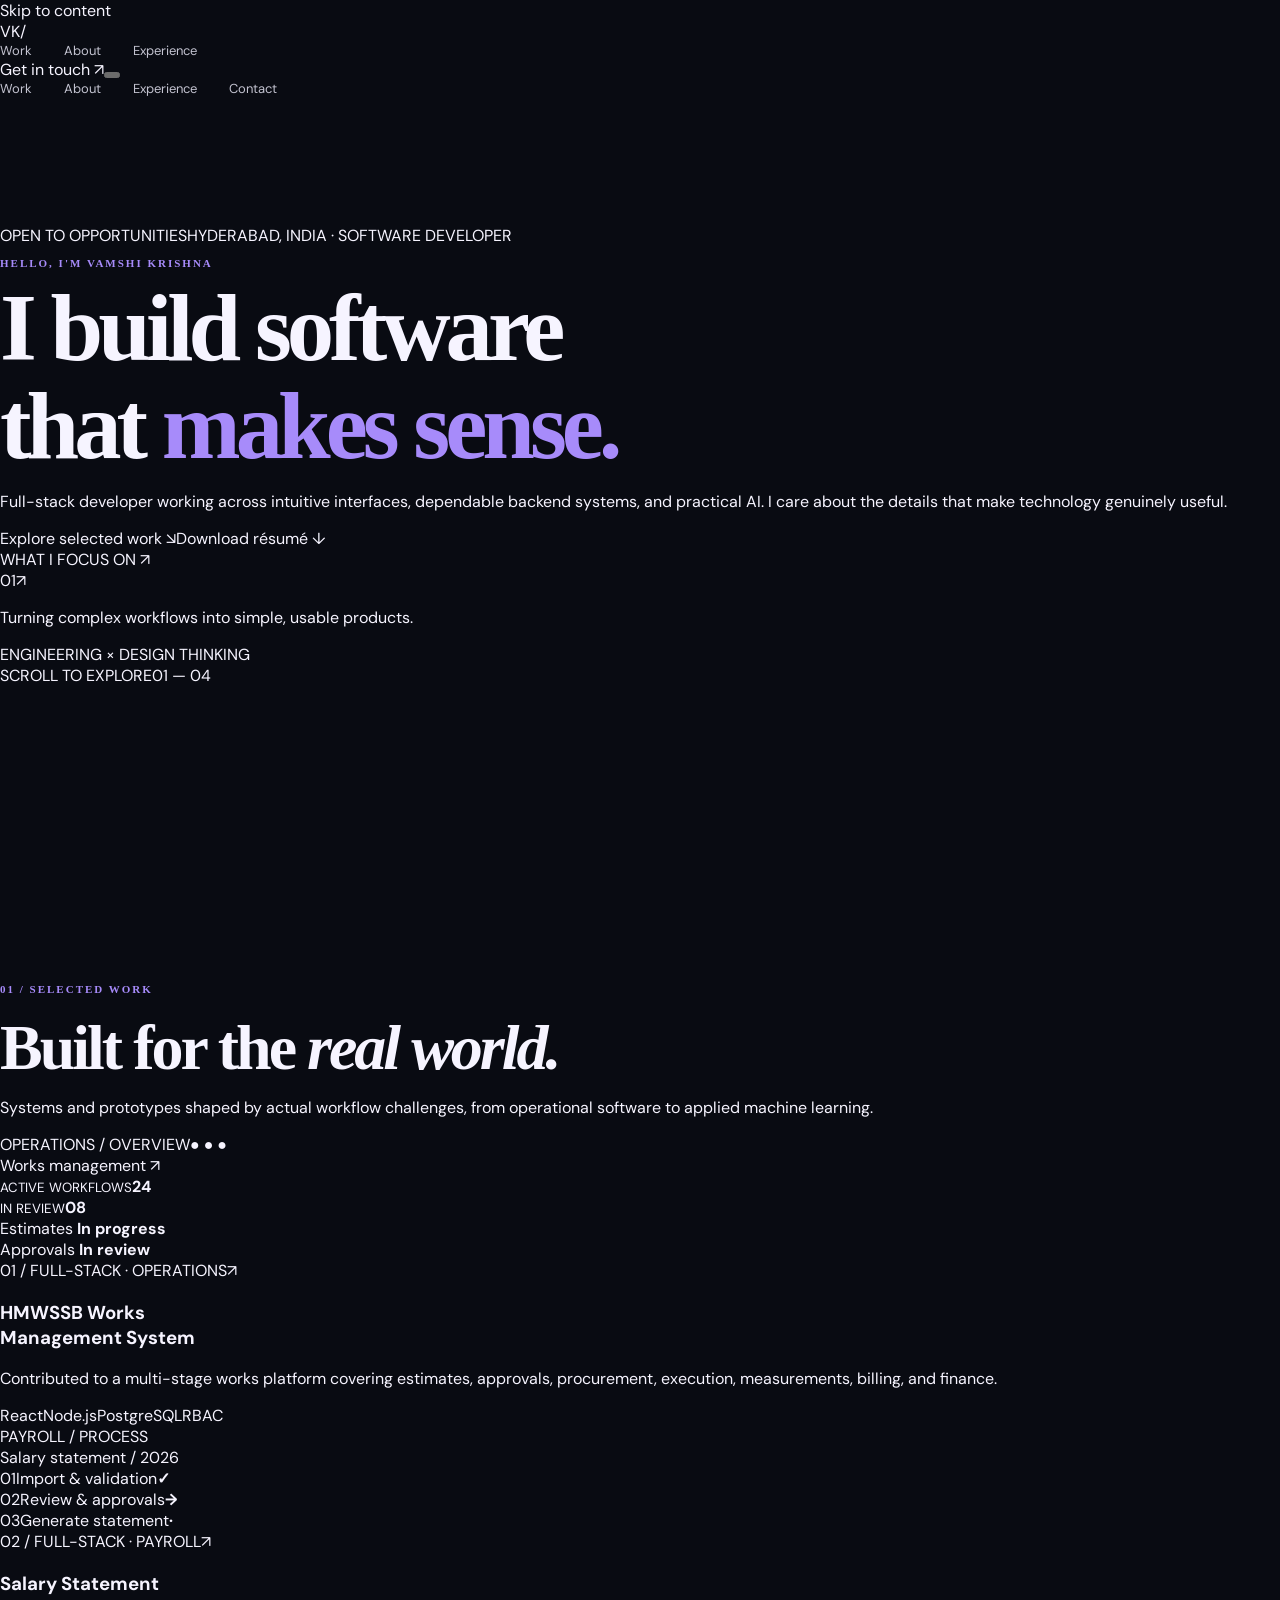
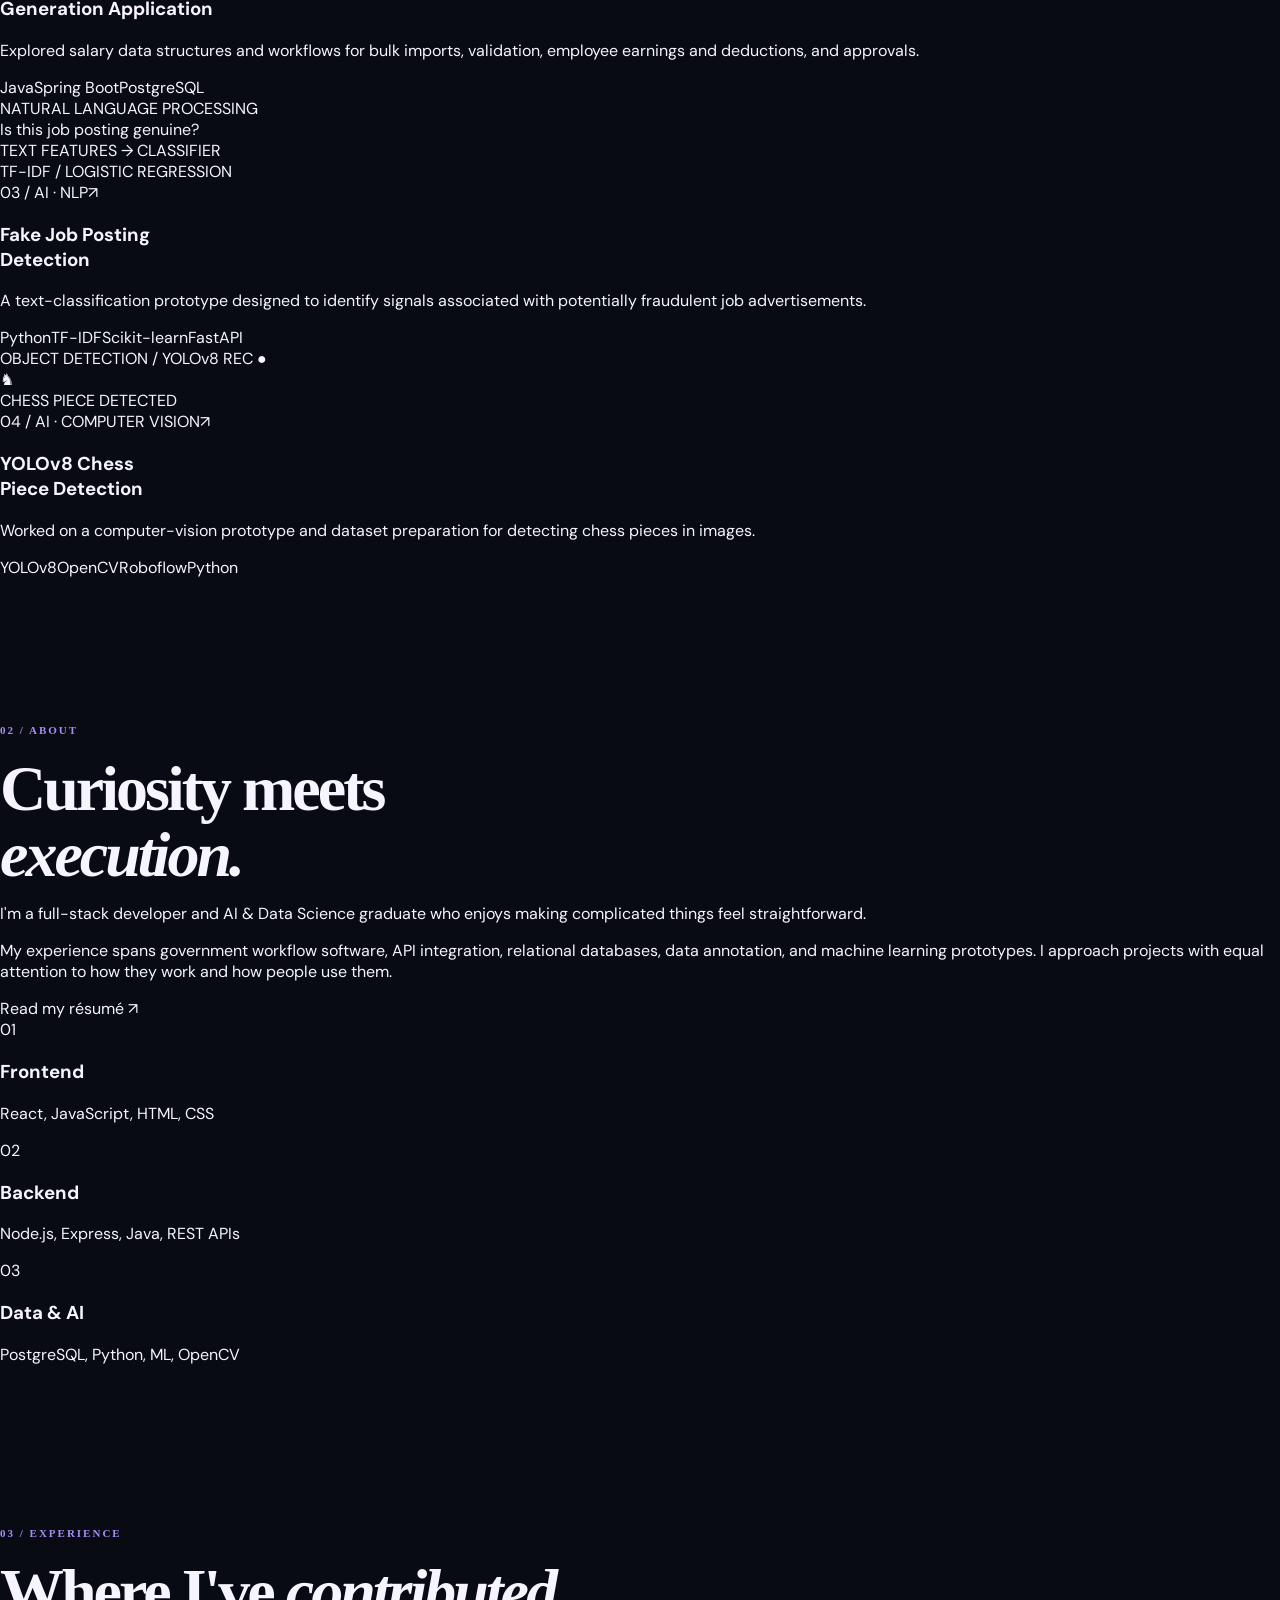
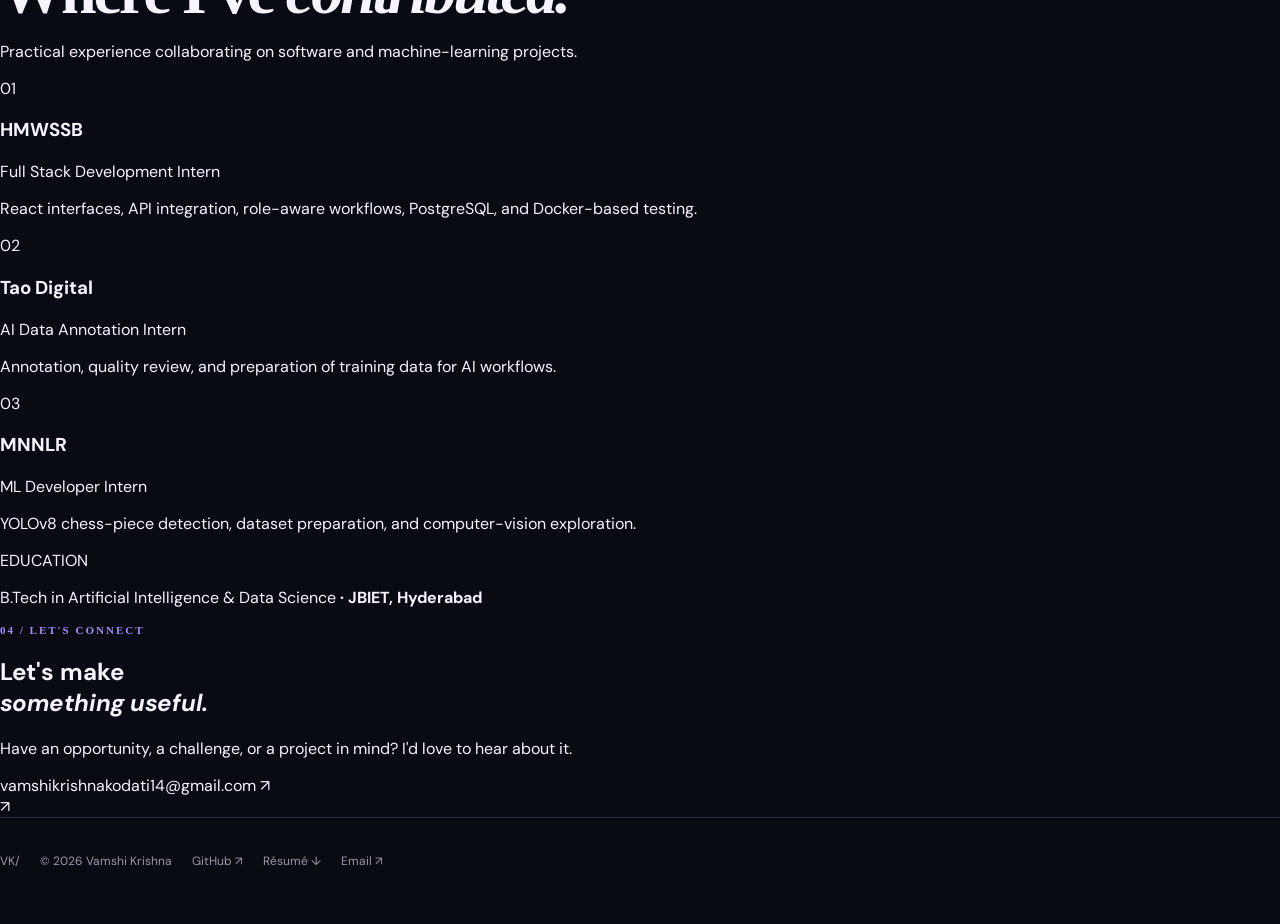
==== commit 64ecdf99: "Redesign portfolio with refined editorial UI and responsive layouts" ====
--- a/index.html
+++ b/index.html
@@ -1 +1,28 @@
-<!doctype html><html lang="en"><head><meta charset="UTF-8"><meta name="viewport" content="width=device-width,initial-scale=1"><meta name="theme-color" content="#090b12"><meta name="description" content="Kodati Vamshi Krishna — Full Stack Developer and AI/ML engineer. Selected projects, experience, and skills."><title>Vamshi Krishna — Full Stack Developer</title><link rel="preconnect" href="https://fonts.googleapis.com"><link rel="preconnect" href="https://fonts.gstatic.com" crossorigin><link href="https://fonts.googleapis.com/css2?family=DM+Sans:wght@400;500;600;700&family=Space+Grotesk:wght@400;500;600;700&display=swap" rel="stylesheet"><link rel="stylesheet" href="styles.css"></head><body><div class="glow"></div><header class="nav wrap"><a class="logo" href="#home">VK<span>.</span></a><nav aria-label="Main navigation"><a href="#about">About</a><a href="#work">Projects</a><a href="#experience">Experience</a><a href="#contact">Contact</a></nav><a class="nav-cta" href="resume.pdf" download="Kodati_Vamshi_Krishna_Resume.pdf">Download Resume ↓</a></header><main id="home"><section class="hero wrap"><div class="eyebrow"><span class="pulse"></span> BUILDING USEFUL DIGITAL EXPERIENCES</div><p class="intro">Hey, I'm Vamshi Krishna <span>✳</span></p><h1>Full-stack thinking.<br><em>Human-centered</em><br>engineering.</h1><p class="hero-copy">I build practical web applications, thoughtful workflows, and AI-powered prototypes — from React interfaces to PostgreSQL-backed systems.</p><div class="actions"><a class="button primary" href="#work">Explore my work <span>↗</span></a><a class="button secondary" href="resume.pdf" download="Kodati_Vamshi_Krishna_Resume.pdf">Download Resume ↓</a></div><div class="hero-foot"><span>Based in Hyderabad, India</span><span>Scroll to explore ↓</span></div></section><section class="section wrap" id="about"><div class="section-head"><span class="kicker">01 / ABOUT</span><h2>Curious by nature.<br><span>Engineer by practice.</span></h2></div><div class="about-grid"><div class="panel feature"><span class="panel-icon">✳</span><h3>Building across the stack</h3><p>Full Stack Developer and AI & Data Science graduate with experience contributing to government workflow applications, REST APIs, relational databases, and computer vision prototypes.</p></div><div class="panel"><span class="metric">React <b>↗</b></span><p>Interfaces & interaction</p></div><div class="panel"><span class="metric">Node.js <b>↗</b></span><p>APIs & backend workflows</p></div><div class="panel"><span class="metric">AI/ML <b>↗</b></span><p>Applied intelligence</p></div></div></section><section class="section wrap" id="work"><div class="section-head"><span class="kicker">02 / SELECTED WORK</span><h2>Projects that solve<br><span>real problems.</span></h2><p>Selected contributions and prototypes. Source links are shown only where verified.</p></div><div class="filters" aria-label="Filter projects"><button class="active" data-filter="all">All projects</button><button data-filter="fullstack">Full stack</button><button data-filter="ai">AI / ML</button></div><div class="projects"><article class="project" data-category="fullstack"><div class="art art-one"><div class="fake-ui"><div class="fake-top"><i></i><i></i><i></i><span>WORKFLOW / OPERATIONS</span></div><div class="fake-grid"><div><small>WORKS OVERVIEW</small><strong>Approvals & execution</strong><div class="fake-bars"><b></b><b></b><b></b><b></b></div></div><div><small>PROCESS STATUS</small><div class="fake-steps">01 → 02 → 03 → 04</div></div></div></div></div><div class="project-body"><div class="project-num">01 / ENTERPRISE WORKFLOW</div><h3>HMWSSB Works Management System</h3><p>Contributed to a government works management platform covering estimates, multi-level approvals, procurement, execution, measurements, billing, and finance.</p><div class="tags"><span>React</span><span>Node.js</span><span>PostgreSQL</span><span>RBAC</span><span>Docker</span></div></div></article><article class="project" data-category="fullstack"><div class="art art-two"><div class="salary-art"><span>PAYROLL SYSTEM</span><strong>Salary Statement<br>Generation</strong><div class="salary-row"><span>Employee records</span><b>✓</b></div><div class="salary-row"><span>Import & validation</span><b>✓</b></div><div class="salary-row"><span>Approval workflow</span><b>→</b></div></div></div><div class="project-body"><div class="project-num">02 / PAYROLL WORKFLOWS</div><h3>Salary Statement Generation Application</h3><p>Explored payroll data models, employee salary components, earnings, deductions, import mapping, validation, and approval workflows.</p><div class="tags"><span>Java</span><span>Spring Boot</span><span>PostgreSQL</span></div></div></article><article class="project" data-category="ai"><div class="art art-three"><div class="ai-art"><span>TEXT CLASSIFICATION</span><div class="signal">JOB POSTING <b>?</b></div><div class="wave">▂ ▄ ▆ █ ▅ ▃ ▇ ▄ ▂ ▆ ▅ ▃ ▇</div><small>TF-IDF + CLASSIFICATION</small></div></div><div class="project-body"><div class="project-num">03 / NATURAL LANGUAGE PROCESSING</div><h3>Fake Job Posting Detection</h3><p>Built a classification prototype using text preprocessing and TF-IDF features to flag potentially fraudulent job advertisements.</p><div class="tags"><span>Python</span><span>Scikit-learn</span><span>TF-IDF</span><span>FastAPI</span></div></div></article><article class="project" data-category="ai"><div class="art art-four"><div class="chess-art"><span>COMPUTER VISION / YOLOv8</span><div class="chess">♞ <i>▢</i> ♜</div><small>OBJECT DETECTION PIPELINE</small></div></div><div class="project-body"><div class="project-num">04 / COMPUTER VISION</div><h3>YOLOv8 Chess Piece Detection</h3><p>Contributed to chess-piece detection and dataset preparation involving over 3,000 annotated images, alongside a chess-learning eBook.</p><div class="tags"><span>YOLOv8</span><span>OpenCV</span><span>Roboflow</span><span>Python</span></div></div></article></div></section><section class="section wrap" id="experience"><div class="section-head"><span class="kicker">03 / EXPERIENCE</span><h2>Learning by<br><span>building.</span></h2></div><div class="timeline"><div class="job"><div><span class="job-type">FULL STACK DEVELOPMENT INTERN</span><h3>HMWSSB</h3></div><p>React interfaces, API integration, role-aware workflow actions, PostgreSQL, debugging, and Docker-based test deployment on AWS EC2.</p></div><div class="job"><div><span class="job-type">AI DATA ANNOTATION INTERN</span><h3>Tao Digital</h3></div><p>Prepared, reviewed, and quality-checked annotated training data according to annotation guidelines.</p></div><div class="job"><div><span class="job-type">ML DEVELOPER INTERN</span><h3>MNNLR</h3></div><p>Worked on YOLOv8 chess-piece detection and dataset preparation.</p></div></div><div class="skills"><h3>Tools I work with</h3><div class="tags big"><span>JavaScript</span><span>Python</span><span>React.js</span><span>Node.js</span><span>Express</span><span>PostgreSQL</span><span>Java</span><span>Docker</span><span>REST APIs</span><span>Git</span><span>Scikit-learn</span><span>OpenCV</span></div></div></section><section class="contact wrap" id="contact"><span class="kicker">04 / GET IN TOUCH</span><h2>Have something<br><em>worth building?</em></h2><p>I'm interested in opportunities to contribute to impactful software products and keep growing as an engineer.</p><a class="button primary" href="mailto:vamshikrishnakodati14@gmail.com">Start a conversation ↗</a></section></main><footer class="wrap footer"><span>© <span id="year"></span> Vamshi Krishna</span><div><a href="https://github.com/VamshikrishnaKodati" target="_blank" rel="noopener">GitHub ↗</a><a href="mailto:vamshikrishnakodati14@gmail.com">Email ↗</a></div><span>Designed to be useful.</span></footer><script src="script.js"></script></body></html>+<!doctype html>
+<html lang="en">
+<head>
+<meta charset="utf-8"><meta name="viewport" content="width=device-width,initial-scale=1">
+<meta name="theme-color" content="#f5f4f0"><meta name="description" content="Kodati Vamshi Krishna — full-stack developer building useful systems, clear interfaces, and applied AI.">
+<meta property="og:title" content="Vamshi Krishna — Software Developer"><meta property="og:description" content="Thoughtful software. Useful outcomes. Selected work in full-stack development and AI."><meta property="og:type" content="website">
+<title>Vamshi Krishna — Software Developer</title>
+<link rel="preconnect" href="https://fonts.googleapis.com"><link rel="preconnect" href="https://fonts.gstatic.com" crossorigin>
+<link href="https://fonts.googleapis.com/css2?family=DM+Sans:wght@400;500;600;700&family=Manrope:wght@400;500;600;700;800&display=swap" rel="stylesheet">
+<link rel="stylesheet" href="styles.css"><script defer src="script.js"></script>
+</head>
+<body>
+<a class="skip-link" href="#main">Skip to content</a>
+<header class="site-header"><div class="container nav-wrap"><a class="wordmark" href="#top" aria-label="Vamshi Krishna, home">VK<span class="mark">/</span></a><nav class="desktop-nav" aria-label="Main navigation"><a href="#work">Work</a><a href="#about">About</a><a href="#experience">Experience</a></nav><a class="nav-contact" href="mailto:vamshikrishnakodati14@gmail.com">Get in touch <span aria-hidden="true">↗</span></a><button class="menu-toggle" aria-expanded="false" aria-controls="mobile-nav" aria-label="Open navigation"><span></span><span></span></button></div><nav class="mobile-nav" id="mobile-nav" aria-label="Mobile navigation" hidden><a href="#work">Work</a><a href="#about">About</a><a href="#experience">Experience</a><a href="#contact">Contact</a></nav></header>
+<main id="main">
+<section class="hero container" id="top" aria-labelledby="hero-title"><div class="hero-meta"><span class="availability"><span class="availability-dot"></span> OPEN TO OPPORTUNITIES</span><span>HYDERABAD, INDIA · SOFTWARE DEVELOPER</span></div><div class="hero-grid"><div><p class="eyebrow">HELLO, I'M VAMSHI KRISHNA</p><h1 id="hero-title">I build software<br>that <em>makes sense.</em></h1><p class="hero-description">Full-stack developer working across intuitive interfaces, dependable backend systems, and practical AI. I care about the details that make technology genuinely useful.</p><div class="hero-actions"><a class="btn btn-dark" href="#work">Explore selected work <span aria-hidden="true">↘</span></a><a class="text-link" href="resume.pdf" download="Kodati_Vamshi_Krishna_Resume.pdf">Download résumé <span aria-hidden="true">↓</span></a></div></div><aside class="hero-aside" aria-label="Professional focus"><div class="aside-label">WHAT I FOCUS ON <span aria-hidden="true">↗</span></div><div class="aside-graphic" aria-hidden="true"><span class="graphic-a">01</span><span class="graphic-line"></span><span class="graphic-b">↗</span></div><p>Turning complex workflows into simple, usable products.</p><div class="aside-bottom">ENGINEERING <span>×</span> DESIGN THINKING</div></aside></div><div class="hero-bottom"><span>SCROLL TO EXPLORE</span><span>01 — 04</span></div></section>
+<section class="section work-section" id="work" aria-labelledby="work-title"><div class="container"><div class="section-intro"><div><p class="eyebrow">01 / SELECTED WORK</p><h2 id="work-title">Built for the <em>real world.</em></h2></div><p>Systems and prototypes shaped by actual workflow challenges, from operational software to applied machine learning.</p></div><div class="work-list">
+<article class="work-item"><div class="work-art art-operations" aria-label="Abstract illustration of an operations dashboard"><div class="dashboard"><div class="dash-header"><span>OPERATIONS / OVERVIEW</span><span>● ● ●</span></div><div class="dash-title">Works management <span>↗</span></div><div class="dash-stat"><div><small>ACTIVE WORKFLOWS</small><strong>24</strong></div><div><small>IN REVIEW</small><strong>08</strong></div></div><div class="dash-progress"><span></span><span></span><span></span><span></span></div><div class="dash-row">Estimates <b>In progress</b></div><div class="dash-row">Approvals <b>In review</b></div></div></div><div class="work-content"><div class="work-topline"><span>01 / FULL-STACK · OPERATIONS</span><span>↗</span></div><h3>HMWSSB Works<br>Management System</h3><p>Contributed to a multi-stage works platform covering estimates, approvals, procurement, execution, measurements, billing, and finance.</p><div class="tech-list"><span>React</span><span>Node.js</span><span>PostgreSQL</span><span>RBAC</span></div></div></article>
+<article class="work-item"><div class="work-art art-payroll" aria-label="Abstract illustration of payroll approval flow"><div class="payroll-visual"><div class="payroll-heading">PAYROLL / PROCESS</div><div class="payroll-amount">Salary statement<span> / 2026</span></div><div class="payroll-stage"><span>01</span><span>Import & validation</span><b>✓</b></div><div class="payroll-stage"><span>02</span><span>Review & approvals</span><b>→</b></div><div class="payroll-stage"><span>03</span><span>Generate statement</span><b>·</b></div></div></div><div class="work-content"><div class="work-topline"><span>02 / FULL-STACK · PAYROLL</span><span>↗</span></div><h3>Salary Statement<br>Generation Application</h3><p>Explored salary data structures and workflows for bulk imports, validation, employee earnings and deductions, and approvals.</p><div class="tech-list"><span>Java</span><span>Spring Boot</span><span>PostgreSQL</span></div></div></article>
+<article class="work-item"><div class="work-art art-nlp" aria-label="Abstract illustration of text classification"><div class="nlp-visual"><div class="nlp-label">NATURAL LANGUAGE PROCESSING</div><div class="nlp-text">Is this job posting <span>genuine?</span></div><div class="nlp-rule"></div><div class="nlp-pill">TEXT FEATURES <span>→</span> CLASSIFIER</div><div class="nlp-footer">TF-IDF / LOGISTIC REGRESSION</div></div></div><div class="work-content"><div class="work-topline"><span>03 / AI · NLP</span><span>↗</span></div><h3>Fake Job Posting<br>Detection</h3><p>A text-classification prototype designed to identify signals associated with potentially fraudulent job advertisements.</p><div class="tech-list"><span>Python</span><span>TF-IDF</span><span>Scikit-learn</span><span>FastAPI</span></div></div></article>
+<article class="work-item"><div class="work-art art-vision" aria-label="Abstract illustration of chess-piece computer vision"><div class="vision-visual"><div class="vision-head">OBJECT DETECTION / YOLOv8 <span>REC ●</span></div><div class="vision-piece"><span>♞</span><div class="vision-box"></div></div><div class="vision-footer">CHESS PIECE <span>DETECTED</span></div></div></div><div class="work-content"><div class="work-topline"><span>04 / AI · COMPUTER VISION</span><span>↗</span></div><h3>YOLOv8 Chess<br>Piece Detection</h3><p>Worked on a computer-vision prototype and dataset preparation for detecting chess pieces in images.</p><div class="tech-list"><span>YOLOv8</span><span>OpenCV</span><span>Roboflow</span><span>Python</span></div></div></article>
+</div></div></section>
+<section class="section about-section" id="about" aria-labelledby="about-title"><div class="container about-layout"><div><p class="eyebrow">02 / ABOUT</p><h2 id="about-title">Curiosity meets<br><em>execution.</em></h2></div><div class="about-copy"><p class="lead">I'm a full-stack developer and AI & Data Science graduate who enjoys making complicated things feel straightforward.</p><p>My experience spans government workflow software, API integration, relational databases, data annotation, and machine learning prototypes. I approach projects with equal attention to how they work and how people use them.</p><a class="inline-link" href="resume.pdf" download="Kodati_Vamshi_Krishna_Resume.pdf">Read my résumé <span aria-hidden="true">↗</span></a></div></div><div class="container expertise"><div><span class="expertise-index">01</span><h3>Frontend</h3><p>React, JavaScript, HTML, CSS</p></div><div><span class="expertise-index">02</span><h3>Backend</h3><p>Node.js, Express, Java, REST APIs</p></div><div><span class="expertise-index">03</span><h3>Data & AI</h3><p>PostgreSQL, Python, ML, OpenCV</p></div></div></section>
+<section class="section experience-section" id="experience" aria-labelledby="experience-title"><div class="container"><div class="section-intro"><div><p class="eyebrow">03 / EXPERIENCE</p><h2 id="experience-title">Where I've <em>contributed.</em></h2></div><p>Practical experience collaborating on software and machine-learning projects.</p></div><div class="experience-list"><div class="experience-row"><span class="experience-number">01</span><div><h3>HMWSSB</h3><p>Full Stack Development Intern</p></div><p>React interfaces, API integration, role-aware workflows, PostgreSQL, and Docker-based testing.</p></div><div class="experience-row"><span class="experience-number">02</span><div><h3>Tao Digital</h3><p>AI Data Annotation Intern</p></div><p>Annotation, quality review, and preparation of training data for AI workflows.</p></div><div class="experience-row"><span class="experience-number">03</span><div><h3>MNNLR</h3><p>ML Developer Intern</p></div><p>YOLOv8 chess-piece detection, dataset preparation, and computer-vision exploration.</p></div></div><div class="education"><span>EDUCATION</span><p>B.Tech in Artificial Intelligence & Data Science <strong>· JBIET, Hyderabad</strong></p></div></div></section>
+<section class="contact-section" id="contact"><div class="container contact-layout"><div><p class="eyebrow">04 / LET'S CONNECT</p><h2>Let's make<br><em>something useful.</em></h2><p>Have an opportunity, a challenge, or a project in mind? I'd love to hear about it.</p><a class="contact-email" href="mailto:vamshikrishnakodati14@gmail.com">vamshikrishnakodati14@gmail.com <span aria-hidden="true">↗</span></a></div><div class="contact-symbol" aria-hidden="true">↗</div></div></section>
+</main>
+<footer class="footer"><div class="container footer-inner"><a class="wordmark" href="#top">VK<span class="mark">/</span></a><span>© <span id="year">2026</span> Vamshi Krishna</span><div><a href="https://github.com/VamshikrishnaKodati" target="_blank" rel="noopener noreferrer">GitHub ↗</a><a href="resume.pdf" download="Kodati_Vamshi_Krishna_Resume.pdf">Résumé ↓</a><a href="mailto:vamshikrishnakodati14@gmail.com">Email ↗</a></div></div></footer>
+</body></html>
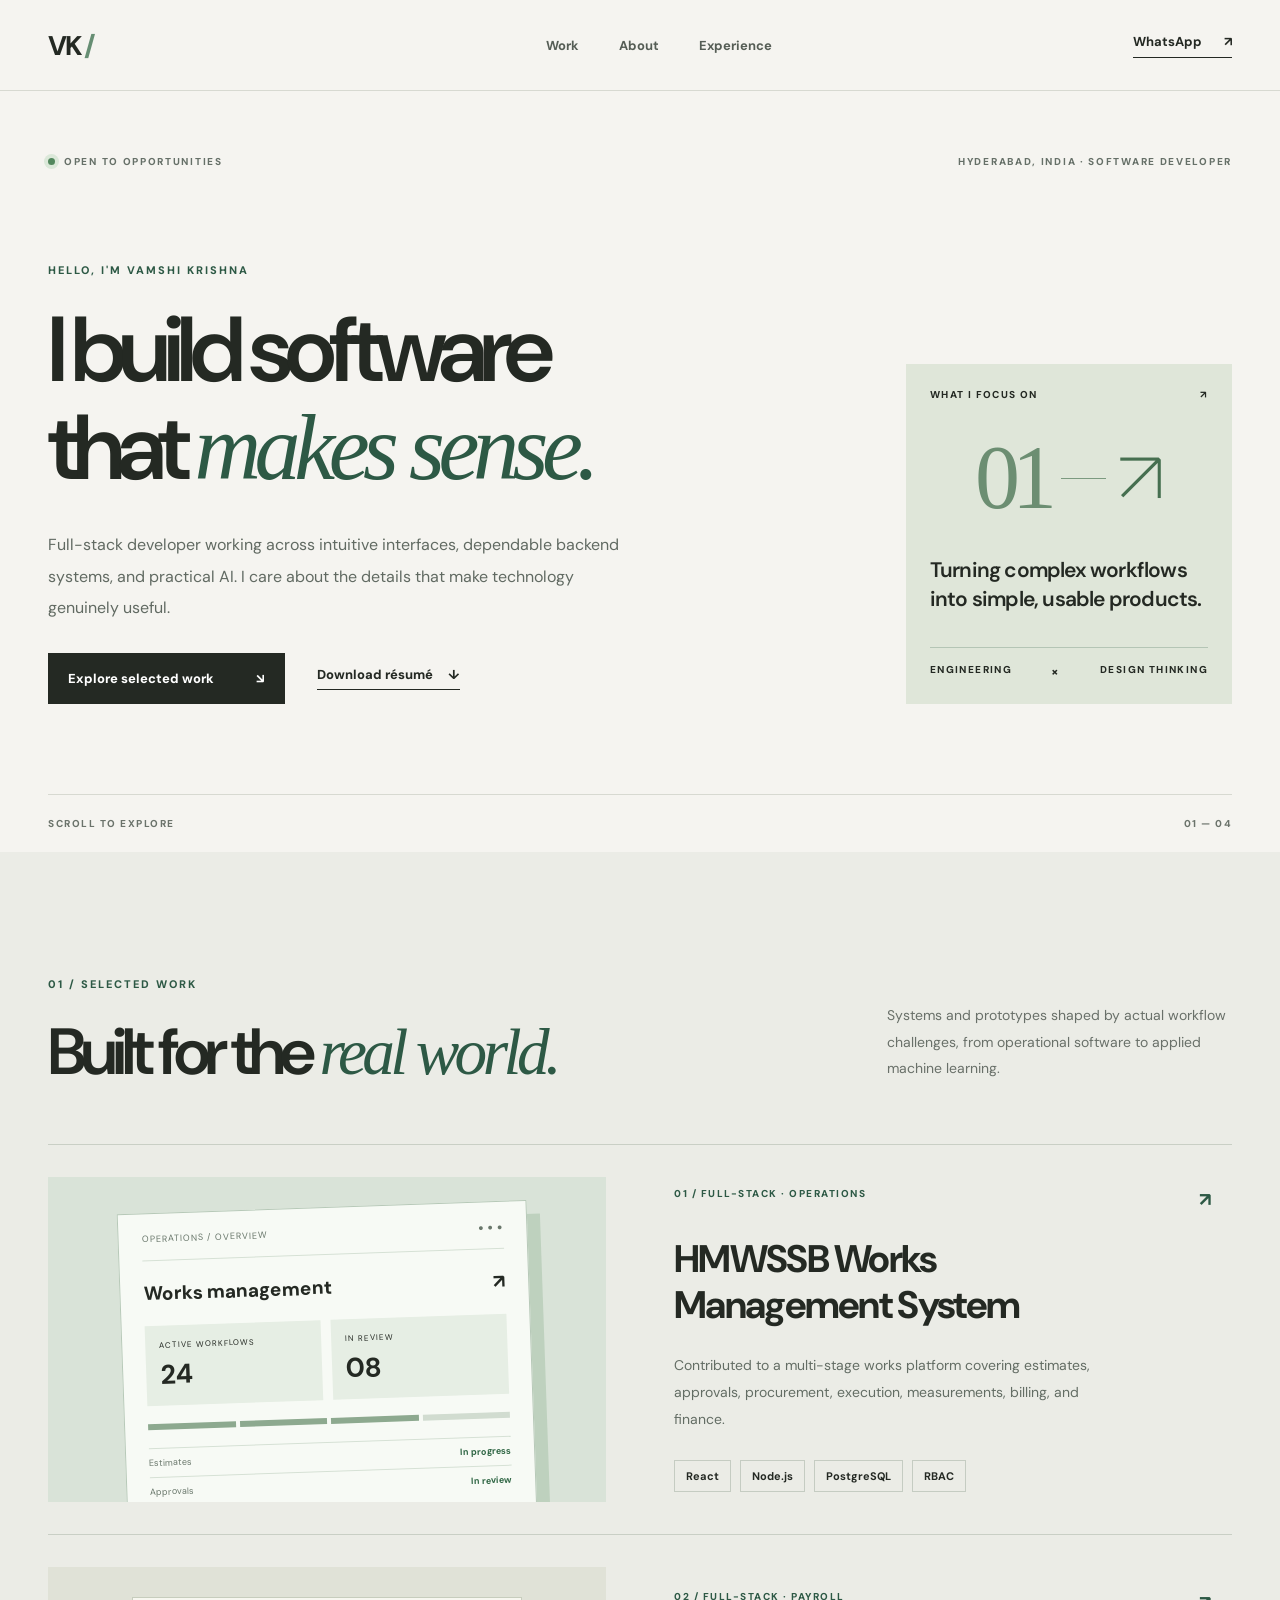
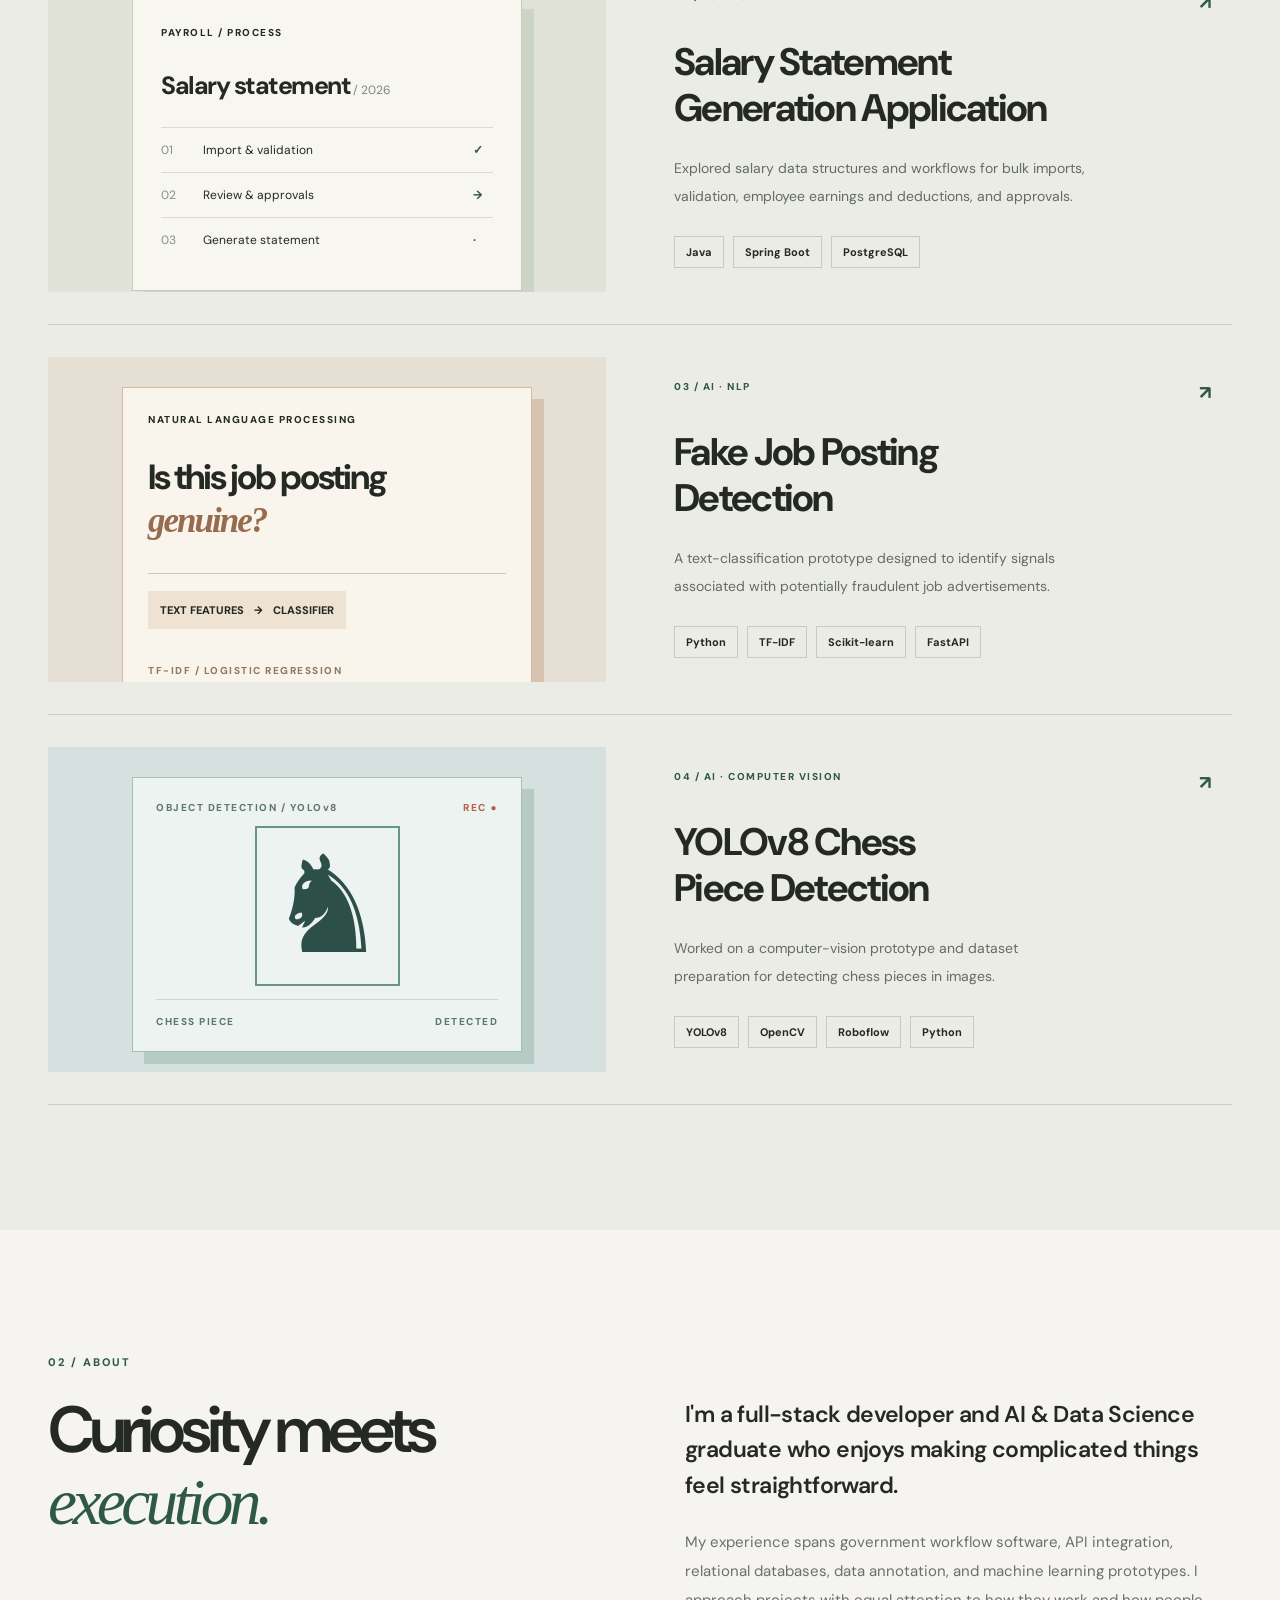
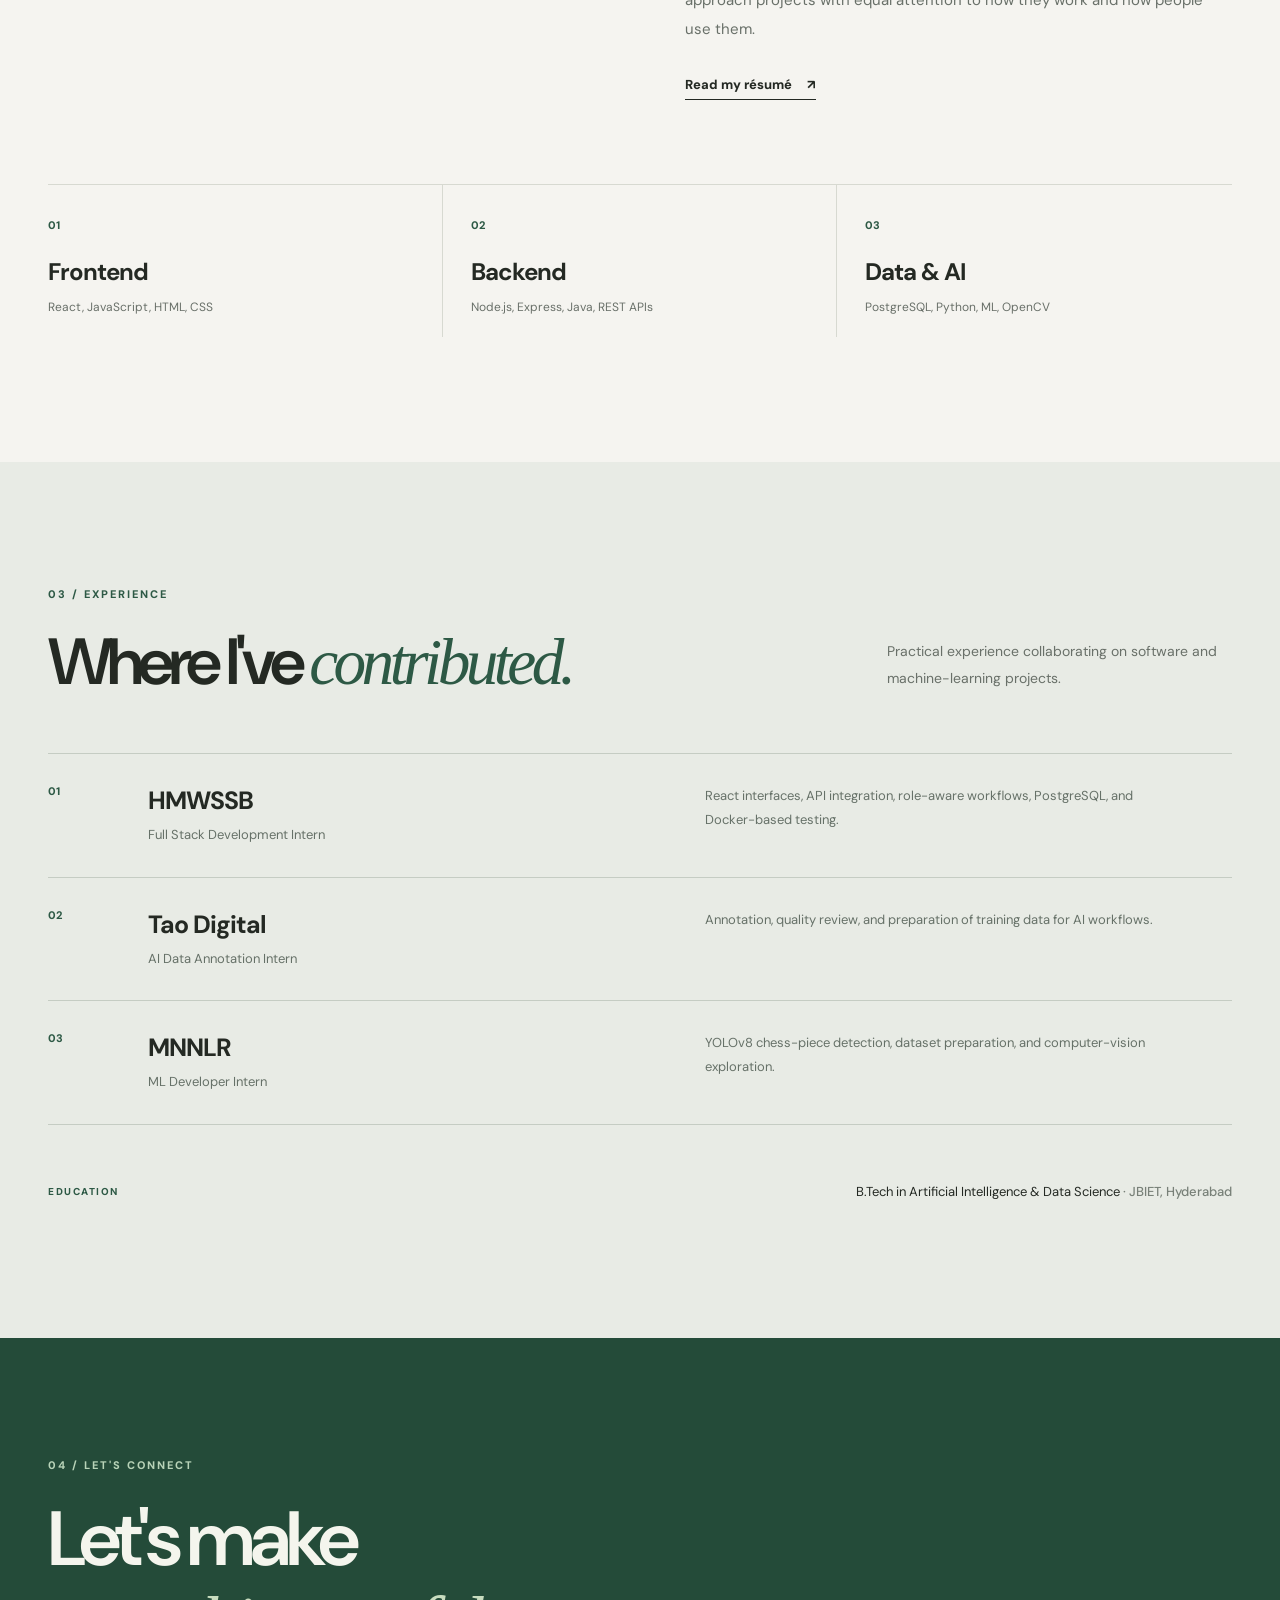
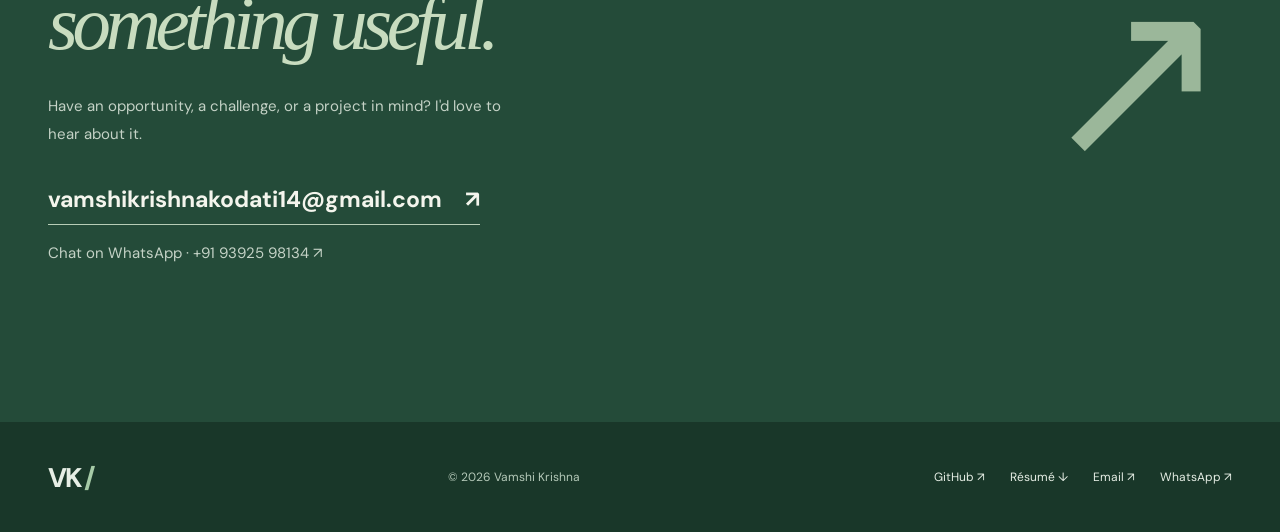
==== commit 7c60f6af: "Add WhatsApp contact links to portfolio" ====
--- a/index.html
+++ b/index.html
@@ -11,7 +11,7 @@
 </head>
 <body>
 <a class="skip-link" href="#main">Skip to content</a>
-<header class="site-header"><div class="container nav-wrap"><a class="wordmark" href="#top" aria-label="Vamshi Krishna, home">VK<span class="mark">/</span></a><nav class="desktop-nav" aria-label="Main navigation"><a href="#work">Work</a><a href="#about">About</a><a href="#experience">Experience</a></nav><a class="nav-contact" href="mailto:vamshikrishnakodati14@gmail.com">Get in touch <span aria-hidden="true">↗</span></a><button class="menu-toggle" aria-expanded="false" aria-controls="mobile-nav" aria-label="Open navigation"><span></span><span></span></button></div><nav class="mobile-nav" id="mobile-nav" aria-label="Mobile navigation" hidden><a href="#work">Work</a><a href="#about">About</a><a href="#experience">Experience</a><a href="#contact">Contact</a></nav></header>
+<header class="site-header"><div class="container nav-wrap"><a class="wordmark" href="#top" aria-label="Vamshi Krishna, home">VK<span class="mark">/</span></a><nav class="desktop-nav" aria-label="Main navigation"><a href="#work">Work</a><a href="#about">About</a><a href="#experience">Experience</a></nav><a class="nav-contact" href="https://wa.me/919392598134" target="_blank" rel="noopener noreferrer" aria-label="Chat with Vamshi on WhatsApp">WhatsApp <span aria-hidden="true">↗</span></a><button class="menu-toggle" aria-expanded="false" aria-controls="mobile-nav" aria-label="Open navigation"><span></span><span></span></button></div><nav class="mobile-nav" id="mobile-nav" aria-label="Mobile navigation" hidden><a href="#work">Work</a><a href="#about">About</a><a href="#experience">Experience</a><a href="#contact">Contact</a></nav></header>
 <main id="main">
 <section class="hero container" id="top" aria-labelledby="hero-title"><div class="hero-meta"><span class="availability"><span class="availability-dot"></span> OPEN TO OPPORTUNITIES</span><span>HYDERABAD, INDIA · SOFTWARE DEVELOPER</span></div><div class="hero-grid"><div><p class="eyebrow">HELLO, I'M VAMSHI KRISHNA</p><h1 id="hero-title">I build software<br>that <em>makes sense.</em></h1><p class="hero-description">Full-stack developer working across intuitive interfaces, dependable backend systems, and practical AI. I care about the details that make technology genuinely useful.</p><div class="hero-actions"><a class="btn btn-dark" href="#work">Explore selected work <span aria-hidden="true">↘</span></a><a class="text-link" href="resume.pdf" download="Kodati_Vamshi_Krishna_Resume.pdf">Download résumé <span aria-hidden="true">↓</span></a></div></div><aside class="hero-aside" aria-label="Professional focus"><div class="aside-label">WHAT I FOCUS ON <span aria-hidden="true">↗</span></div><div class="aside-graphic" aria-hidden="true"><span class="graphic-a">01</span><span class="graphic-line"></span><span class="graphic-b">↗</span></div><p>Turning complex workflows into simple, usable products.</p><div class="aside-bottom">ENGINEERING <span>×</span> DESIGN THINKING</div></aside></div><div class="hero-bottom"><span>SCROLL TO EXPLORE</span><span>01 — 04</span></div></section>
 <section class="section work-section" id="work" aria-labelledby="work-title"><div class="container"><div class="section-intro"><div><p class="eyebrow">01 / SELECTED WORK</p><h2 id="work-title">Built for the <em>real world.</em></h2></div><p>Systems and prototypes shaped by actual workflow challenges, from operational software to applied machine learning.</p></div><div class="work-list">
@@ -22,7 +22,7 @@
 </div></div></section>
 <section class="section about-section" id="about" aria-labelledby="about-title"><div class="container about-layout"><div><p class="eyebrow">02 / ABOUT</p><h2 id="about-title">Curiosity meets<br><em>execution.</em></h2></div><div class="about-copy"><p class="lead">I'm a full-stack developer and AI & Data Science graduate who enjoys making complicated things feel straightforward.</p><p>My experience spans government workflow software, API integration, relational databases, data annotation, and machine learning prototypes. I approach projects with equal attention to how they work and how people use them.</p><a class="inline-link" href="resume.pdf" download="Kodati_Vamshi_Krishna_Resume.pdf">Read my résumé <span aria-hidden="true">↗</span></a></div></div><div class="container expertise"><div><span class="expertise-index">01</span><h3>Frontend</h3><p>React, JavaScript, HTML, CSS</p></div><div><span class="expertise-index">02</span><h3>Backend</h3><p>Node.js, Express, Java, REST APIs</p></div><div><span class="expertise-index">03</span><h3>Data & AI</h3><p>PostgreSQL, Python, ML, OpenCV</p></div></div></section>
 <section class="section experience-section" id="experience" aria-labelledby="experience-title"><div class="container"><div class="section-intro"><div><p class="eyebrow">03 / EXPERIENCE</p><h2 id="experience-title">Where I've <em>contributed.</em></h2></div><p>Practical experience collaborating on software and machine-learning projects.</p></div><div class="experience-list"><div class="experience-row"><span class="experience-number">01</span><div><h3>HMWSSB</h3><p>Full Stack Development Intern</p></div><p>React interfaces, API integration, role-aware workflows, PostgreSQL, and Docker-based testing.</p></div><div class="experience-row"><span class="experience-number">02</span><div><h3>Tao Digital</h3><p>AI Data Annotation Intern</p></div><p>Annotation, quality review, and preparation of training data for AI workflows.</p></div><div class="experience-row"><span class="experience-number">03</span><div><h3>MNNLR</h3><p>ML Developer Intern</p></div><p>YOLOv8 chess-piece detection, dataset preparation, and computer-vision exploration.</p></div></div><div class="education"><span>EDUCATION</span><p>B.Tech in Artificial Intelligence & Data Science <strong>· JBIET, Hyderabad</strong></p></div></div></section>
-<section class="contact-section" id="contact"><div class="container contact-layout"><div><p class="eyebrow">04 / LET'S CONNECT</p><h2>Let's make<br><em>something useful.</em></h2><p>Have an opportunity, a challenge, or a project in mind? I'd love to hear about it.</p><a class="contact-email" href="mailto:vamshikrishnakodati14@gmail.com">vamshikrishnakodati14@gmail.com <span aria-hidden="true">↗</span></a></div><div class="contact-symbol" aria-hidden="true">↗</div></div></section>
+<section class="contact-section" id="contact"><div class="container contact-layout"><div><p class="eyebrow">04 / LET'S CONNECT</p><h2>Let's make<br><em>something useful.</em></h2><p>Have an opportunity, a challenge, or a project in mind? I'd love to hear about it.</p><a class="contact-email" href="mailto:vamshikrishnakodati14@gmail.com">vamshikrishnakodati14@gmail.com <span aria-hidden="true">↗</span></a><p class="whatsapp-contact"><a href="https://wa.me/919392598134" target="_blank" rel="noopener noreferrer">Chat on WhatsApp · +91 93925 98134 ↗</a></p></div><div class="contact-symbol" aria-hidden="true">↗</div></div></section>
 </main>
-<footer class="footer"><div class="container footer-inner"><a class="wordmark" href="#top">VK<span class="mark">/</span></a><span>© <span id="year">2026</span> Vamshi Krishna</span><div><a href="https://github.com/VamshikrishnaKodati" target="_blank" rel="noopener noreferrer">GitHub ↗</a><a href="resume.pdf" download="Kodati_Vamshi_Krishna_Resume.pdf">Résumé ↓</a><a href="mailto:vamshikrishnakodati14@gmail.com">Email ↗</a></div></div></footer>
+<footer class="footer"><div class="container footer-inner"><a class="wordmark" href="#top">VK<span class="mark">/</span></a><span>© <span id="year">2026</span> Vamshi Krishna</span><div><a href="https://github.com/VamshikrishnaKodati" target="_blank" rel="noopener noreferrer">GitHub ↗</a><a href="resume.pdf" download="Kodati_Vamshi_Krishna_Resume.pdf">Résumé ↓</a><a href="mailto:vamshikrishnakodati14@gmail.com">Email ↗</a><a href="https://wa.me/919392598134" target="_blank" rel="noopener noreferrer">WhatsApp ↗</a></div></div></footer>
 </body></html>
--- a/styles.css
+++ b/styles.css
@@ -1 +1 @@
-:root{color-scheme:dark;--bg:#090b12;--panel:#121522;--line:#292d3d;--muted:#a4a9ba;--accent:#a78bfa}*{box-sizing:border-box}html{scroll-behavior:smooth}body{margin:0;background:var(--bg);color:#f6f4ff;font-family:"DM Sans",sans-serif;overflow-x:hidden}a{color:inherit;text-decoration:none}button{font:inherit;cursor:pointer}.wrap{width:min(1160px,calc(100% - 48px));margin:auto}.glow{position:absolute;z-index:-1;top:-300px;right:-200px;width:850px;height:850px;border-radius:50%;background:radial-gradient(circle,#7b4cff26,transparent 65%);pointer-events:none}.nav{height:94px;display:flex;align-items:center;justify-content:space-between;border-bottom:1px solid #ffffff16}.logo{font:700 29px "Space Grotesk";letter-spacing:-2px}.logo span,.intro span{color:var(--accent)}nav{display:flex;gap:32px}nav a,.nav-cta{font-size:13px;color:#c3c3d0}nav a:hover,.nav-cta:hover{color:white}.nav-cta{border:1px solid var(--line);border-radius:100px;padding:12px 18px}.hero{min-height:740px;padding-top:128px}.eyebrow,.kicker,.project-num,.job-type{font:700 11px "Space Grotesk";letter-spacing:2px;color:var(--accent)}.pulse{display:inline-block;width:8px;height:8px;background:#8ef0c3;border-radius:50%;margin-right:9px;box-shadow:0 0 16px #8ef0c3}.intro{font-size:18px;margin:38px 0 15px;color:#d7d2e7}.hero h1,.section h2,.contact h2{font:700 clamp(48px,7.4vw,104px)/1.03 "Space Grotesk";letter-spacing:-5px;margin:0}.hero h1 em,.contact h2 em{font-style:normal;color:var(--accent)}.hero-copy{max-width:580px;color:var(--muted);font-size:17px;line-height:1.8;margin:28px 0}.actions{display:flex;gap:12px}.button{display:inline-flex;align-items:center;gap:26px;padding:17px 23px;border-radius:12px;font-size:14px;font-weight:700;transition:transform .2s,background .2s}.button:hover{transform:translateY(-3px)}.primary{background:var(--accent);color:#120e1c}.secondary{border:1px solid #464258;background:#171725}.hero-foot{display:flex;justify-content:space-between;color:#85889a;font-size:12px;margin-top:110px;padding-bottom:28px;border-bottom:1px solid var(--line)}.section{padding-top:135px}.section-head{margin-bottom:42px}.section h2{font-size:clamp(42px,5vw,68px);letter-spacing:-3px;margin-top:20px}.section h2 span{color:#8c8c9e}.section-head p{color:var(--muted);max-width:540px}.about-grid{display:grid;grid-template-columns:repeat(3,1fr);gap:14px}.panel{min-height:185px;border:1px solid var(--line);background:linear-gradient(135deg,#171827,#11131c);border-radius:18px;padding:28px}.panel.feature{grid-column:span 2;grid-row:span 2;min-height:385px;display:flex;flex-direction:column;justify-content:flex-end;background:radial-gradient(circle at 90% 10%,#6641aa44,transparent 60%),#151522}.panel-icon{font-size:52px;color:var(--accent)}.panel h3{font:600 34px "Space Grotesk";letter-spacing:-1px;margin:24px 0 8px}.panel p{color:var(--muted);line-height:1.8;max-width:490px}.metric{font:600 29px "Space Grotesk"}.metric b{color:var(--accent)}.filters{display:flex;gap:8px;margin-bottom:24px;flex-wrap:wrap}.filters button{border:1px solid var(--line);background:#141621;color:#b9bacb;padding:11px 18px;border-radius:100px;font-size:13px}.filters button.active,.filters button:hover{background:#e3d8ff;color:#171125}.projects{display:grid;grid-template-columns:1fr 1fr;gap:22px}.project{border:1px solid var(--line);background:#11131d;border-radius:18px;overflow:hidden;transition:transform .2s,border-color .2s}.project:hover{transform:translateY(-5px);border-color:#7660a7}.project[hidden]{display:none}.art{height:280px;display:flex;align-items:center;justify-content:center;padding:35px;overflow:hidden}.art-one{background:radial-gradient(circle at 20% 20%,#7254d677,transparent 60%),#242039}.art-two{background:radial-gradient(circle at 80% 30%,#3cc5ac55,transparent 65%),#163b3c}.art-three{background:radial-gradient(circle at 30% 70%,#e0639e66,transparent 60%),#38203c}.art-four{background:radial-gradient(circle at 80% 30%,#d0a76b55,transparent 60%),#3b3025}.fake-ui{width:100%;max-width:420px;background:#121321ee;border:1px solid #ffffff3b;border-radius:10px;transform:rotate(-3deg);box-shadow:0 20px 50px #0005;padding:15px}.fake-top{display:flex;gap:5px;align-items:center;border-bottom:1px solid #ffffff2b;padding-bottom:13px}.fake-top i{width:7px;height:7px;background:#a48ed8;border-radius:50%}.fake-top span{margin-left:auto;font-size:8px;letter-spacing:1px}.fake-grid{display:grid;grid-template-columns:1.3fr 1fr;gap:10px;padding-top:14px}.fake-grid>div{border:1px solid #ffffff22;padding:12px;border-radius:7px;min-height:105px}.fake-grid small,.salary-art>span,.ai-art>span,.chess-art>span{display:block;font-size:9px;letter-spacing:1.4px;color:#c7b9e7}.fake-grid strong{display:block;font-size:12px;margin:12px 0}.fake-bars{display:flex;align-items:end;gap:7px;height:36px}.fake-bars b{width:22%;height:60%;background:#9a80e9;border-radius:3px}.fake-bars b:nth-child(2){height:90%}.fake-bars b:nth-child(3){height:45%}.fake-bars b:nth-child(4){height:75%}.fake-steps{font-size:11px;margin-top:25px;color:#c6b0ff}.salary-art,.ai-art,.chess-art{width:100%;max-width:350px}.salary-art strong{display:block;font:700 30px/1.1 "Space Grotesk";margin:15px 0 25px}.salary-row{display:flex;justify-content:space-between;border-top:1px solid #ffffff40;padding:8px 0;font-size:12px}.salary-row b{color:#9bf3d4}.signal{font:700 33px "Space Grotesk";margin:25px 0}.signal b{color:#f5a4c7}.wave{font-size:33px;letter-spacing:4px;color:#f2a2c5;white-space:nowrap}.ai-art small,.chess-art small{font-size:10px;color:#dfc5da}.chess{font-size:88px;margin:8px 0;color:#ffe3a7;display:flex;gap:25px;align-items:center}.chess i{font-size:45px;font-style:normal;color:#d8ad6e}.project-body{padding:28px}.project-body h3{font:600 25px "Space Grotesk";letter-spacing:-.8px;margin:12px 0}.project-body p{font-size:14px;line-height:1.8;color:var(--muted);min-height:76px}.tags{display:flex;flex-wrap:wrap;gap:8px;margin-top:24px}.tags span{border:1px solid #343444;color:#c9c6d7;border-radius:6px;padding:7px 10px;font-size:11px}.timeline{border-top:1px solid var(--line)}.job{display:grid;grid-template-columns:1fr 1fr;gap:40px;padding:30px 0;border-bottom:1px solid var(--line)}.job h3{font:600 27px "Space Grotesk";margin:9px 0}.job p{color:var(--muted);font-size:14px;line-height:1.8;margin:0}.skills{margin-top:60px;padding:35px;border:1px solid var(--line);border-radius:16px;background:#121421}.skills h3{font:600 25px "Space Grotesk";margin:0}.tags.big span{padding:11px 15px;font-size:13px}.contact{padding-top:155px;padding-bottom:150px}.contact h2{font-size:clamp(54px,7vw,95px);margin:24px 0}.contact p{max-width:520px;color:var(--muted);line-height:1.8;margin-bottom:30px}.footer{border-top:1px solid var(--line);padding:35px 0 55px;display:flex;justify-content:space-between;gap:20px;color:#9998a9;font-size:12px}.footer div{display:flex;gap:20px}@media(max-width:800px){.hero{min-height:650px;padding-top:95px}.hero h1{letter-spacing:-3px}nav{gap:15px}.nav-cta{display:none}.about-grid{grid-template-columns:1fr 1fr}.projects{grid-template-columns:1fr}.section{padding-top:95px}}@media(max-width:540px){.wrap{width:min(100% - 32px,1160px)}.nav{height:75px}nav{gap:12px}nav a{font-size:11px}.hero{padding-top:90px;min-height:620px}.hero h1{font-size:clamp(42px,10vw,62px);letter-spacing:-2.5px}.intro{font-size:15px}.hero-copy{font-size:15px}.hero-foot{margin-top:70px}.about-grid{grid-template-columns:1fr}.panel.feature{grid-column:auto;grid-row:auto;min-height:330px}.panel{min-height:140px}.section h2{letter-spacing:-2px}.job{grid-template-columns:1fr;gap:10px}.art{height:230px;padding:20px}.footer{flex-wrap:wrap}.contact{padding-top:110px;padding-bottom:100px}.contact h2{letter-spacing:-3px}}@media(prefers-reduced-motion:reduce){html{scroll-behavior:auto}*,*:before,*:after{transition:none!important;animation:none!important}}+:root{--paper:#f5f4f0;--ink:#242923;--muted:#697069;--rule:#d7d9d1;--green:#2d5945;--soft:#e8ebe3;--white:#fff;--font:"Manrope","DM Sans",sans-serif}*{box-sizing:border-box}html{scroll-behavior:smooth}body{margin:0;background:var(--paper);color:var(--ink);font-family:var(--font);-webkit-font-smoothing:antialiased}a{color:inherit;text-decoration:none}button{font:inherit}button,a{-webkit-tap-highlight-color:transparent}a:focus-visible,button:focus-visible{outline:3px solid #729c81;outline-offset:4px}.container{width:min(1200px,calc(100% - 96px));margin-inline:auto}.skip-link{position:absolute;top:-80px;left:20px;background:var(--ink);color:white;padding:12px;z-index:99}.skip-link:focus{top:15px}.site-header{position:relative;z-index:10;border-bottom:1px solid var(--rule)}.nav-wrap{min-height:90px;display:flex;align-items:center;justify-content:space-between}.wordmark{font-weight:800;font-size:27px;letter-spacing:-2px}.mark{color:#668e73;margin-left:3px}.desktop-nav{display:flex;gap:40px;margin-left:90px}.desktop-nav a,.nav-contact{font-size:13px;font-weight:700}.desktop-nav a{color:#555d55}.desktop-nav a:hover,.text-link:hover,.inline-link:hover{color:var(--green)}.nav-contact{display:flex;align-items:center;gap:22px;border-bottom:1px solid var(--ink);padding-bottom:7px}.menu-toggle,.mobile-nav{display:none}.hero{padding-top:64px}.hero-meta{display:flex;justify-content:space-between;align-items:center;gap:20px;font-size:10px;font-weight:800;letter-spacing:1.7px;color:#667068}.availability{display:inline-flex;align-items:center;gap:9px}.availability-dot{height:7px;width:7px;background:#52875d;border-radius:50%;box-shadow:0 0 0 4px #dbe8d9}.hero-grid{display:grid;grid-template-columns:minmax(0,1.8fr) minmax(260px,.75fr);gap:75px;align-items:end;padding:95px 0 90px}.eyebrow{font-size:11px;font-weight:800;letter-spacing:2px;color:var(--green);margin:0 0 25px}.hero h1,h2{font-weight:600;letter-spacing:-.075em}.hero h1{font-size:clamp(56px,7.2vw,108px);line-height:1.06;margin:0}.hero h1 em,h2 em{font-family:Georgia,serif;font-weight:400;letter-spacing:-.07em;color:var(--green)}.hero-description{max-width:575px;font-size:16px;line-height:1.95;color:#616a62;margin:32px 0 30px}.hero-actions{display:flex;align-items:center;flex-wrap:wrap;gap:32px}.btn{display:inline-flex;align-items:center;gap:42px;padding:17px 20px;font-size:13px;font-weight:800;transition:background .2s,transform .2s}.btn:hover{transform:translateY(-2px)}.btn-dark{background:var(--ink);color:#fff}.btn-dark:hover{background:var(--green)}.text-link,.inline-link{font-size:13px;font-weight:800;border-bottom:1px solid var(--ink);padding-bottom:6px}.text-link span,.inline-link span{margin-left:12px}.hero-aside{background:#dfe6d9;min-height:340px;padding:24px;display:flex;flex-direction:column;justify-content:space-between}.aside-label,.aside-bottom{font-size:10px;font-weight:800;letter-spacing:1.4px;display:flex;justify-content:space-between}.aside-graphic{display:flex;align-items:center;gap:12px;justify-content:center;min-height:130px}.graphic-a{font-family:Georgia,serif;font-size:90px;line-height:1;color:#6c8e72;letter-spacing:-8px}.graphic-line{height:1px;width:45px;background:#7c9a80}.graphic-b{font-size:76px;font-weight:200;color:#466f50}.hero-aside p{font-size:21px;font-weight:600;line-height:1.4;letter-spacing:-.8px;margin:0 0 20px}.aside-bottom{border-top:1px solid #b4c5b5;padding-top:15px}.aside-bottom span{font-size:13px}.hero-bottom{display:flex;justify-content:space-between;border-top:1px solid var(--rule);padding:22px 0;font-size:10px;font-weight:800;letter-spacing:1.5px;color:#6b736b}.section{padding:125px 0}.section-intro{display:flex;justify-content:space-between;align-items:end;gap:40px;margin-bottom:55px}.section-intro h2,.about-layout h2{font-size:clamp(46px,5.1vw,73px);line-height:1.1;margin:0}.section-intro>p{max-width:345px;font-size:14px;line-height:1.9;color:var(--muted);margin:0 0 7px}.work-section{background:#ebece6}.work-list{border-top:1px solid #c9cfc5}.work-item{display:grid;grid-template-columns:1fr 1fr;gap:68px;padding:32px 0;border-bottom:1px solid #c9cfc5;align-items:center}.work-art{height:325px;padding:30px;display:grid;place-items:center;overflow:hidden}.art-operations{background:#d9e3d8}.art-payroll{background:#e0e2d7}.art-nlp{background:#e6dfd4}.art-vision{background:#d6e1df}.dashboard{width:min(100%,410px);padding:19px 23px;background:#f7faf5;border:1px solid #b7c9b8;box-shadow:13px 14px 0 #bed1be;transform:rotate(-2deg)}.dash-header,.dash-row,.dash-title,.vision-head,.vision-footer{display:flex;justify-content:space-between}.dash-header,.dash-row{font-size:9px;letter-spacing:1px;color:#69776b}.dash-header{border-bottom:1px solid #d6e1d5;padding-bottom:15px}.dash-title{font-size:19px;font-weight:800;margin:20px 0}.dash-stat{display:grid;grid-template-columns:1fr 1fr;gap:10px}.dash-stat div{background:#e6eee4;padding:14px}.dash-stat small{display:block;font-size:8px;letter-spacing:1px}.dash-stat strong{display:block;font-size:27px;margin-top:7px}.dash-progress{display:flex;gap:4px;margin:18px 0}.dash-progress span{height:6px;flex:1;background:#8da98f}.dash-progress span:last-child{background:#d1dcd0}.dash-row{padding:8px 0;border-top:1px solid #d6e1d5;letter-spacing:0}.dash-row b{color:#2e6543}.payroll-visual{width:min(100%,390px);background:#f7f7f0;border:1px solid #c7cdbd;padding:28px;box-shadow:12px 12px 0 #ccd4c5}.payroll-heading,.nlp-label,.nlp-footer,.vision-head,.vision-footer{font-size:10px;letter-spacing:1.5px;font-weight:800}.payroll-amount{font-size:25px;font-weight:700;letter-spacing:-1.5px;margin:30px 0 25px}.payroll-amount span{font-size:12px;font-weight:400;letter-spacing:0;color:#7e867b}.payroll-stage{display:grid;grid-template-columns:30px 1fr 20px;gap:12px;border-top:1px solid #d9dcd3;padding:14px 0;font-size:12px}.payroll-stage>span:first-child{color:#849082}.payroll-stage b{color:var(--green)}.nlp-visual{width:min(100%,410px);padding:25px;border:1px solid #d4bca7;background:#f9f4ec;box-shadow:12px 12px 0 #d7c3af}.nlp-text{font-size:35px;font-weight:700;letter-spacing:-2px;line-height:1.25;margin:30px 0}.nlp-text span{font-family:Georgia,serif;font-style:italic;color:#976b4e}.nlp-rule{height:1px;background:#d5c4b2;margin-bottom:17px}.nlp-pill{display:inline-block;padding:12px;background:#eee2d2;font-size:11px;font-weight:800}.nlp-pill span{margin:0 7px}.nlp-footer{margin-top:35px;color:#94775c}.vision-visual{width:min(100%,390px);padding:23px;background:#edf3f0;border:1px solid #a5bfb8;box-shadow:12px 12px 0 #b5cbc4}.vision-head{color:#60776e}.vision-head span{color:#b65f49}.vision-piece{height:185px;display:grid;place-items:center;position:relative}.vision-piece>span{font-size:135px;color:#2c5048;line-height:1}.vision-box{position:absolute;border:2px solid #68958a;width:145px;height:160px}.vision-footer{border-top:1px solid #c6d8d1;padding-top:15px;color:#59786e}.work-content{padding-right:20px}.work-topline{display:flex;justify-content:space-between;font-size:10px;font-weight:800;letter-spacing:1.5px;color:var(--green)}.work-topline>span:last-child{font-size:19px}.work-content h3{font-size:clamp(26px,3vw,40px);letter-spacing:-1.7px;line-height:1.2;margin:24px 0}.work-content>p{font-size:14px;line-height:1.95;color:#636d64;max-width:420px}.tech-list{display:flex;gap:9px;flex-wrap:wrap;margin-top:26px}.tech-list span{font-size:11px;font-weight:700;border:1px solid #c5ccc2;padding:8px 11px}.about-layout{display:grid;grid-template-columns:1fr 1fr;gap:90px}.about-copy{padding-top:42px}.about-copy .lead{font-size:23px;line-height:1.55;font-weight:600;letter-spacing:-.6px;margin:0 0 24px}.about-copy>p:not(.lead){font-size:15px;color:var(--muted);line-height:1.95;margin-bottom:28px}.expertise{display:grid;grid-template-columns:repeat(3,1fr);margin-top:90px;border-top:1px solid var(--rule)}.expertise>div{padding:28px 25px 10px 0;border-right:1px solid var(--rule)}.expertise>div:not(:first-child){padding-left:28px}.expertise>div:last-child{border-right:0}.expertise-index,.experience-number{font-size:11px;color:var(--green);font-weight:800}.expertise h3{font-size:24px;letter-spacing:-1px;margin:22px 0 8px}.expertise p{font-size:12px;color:var(--muted)}.experience-section{background:#e8ebe5}.experience-list{border-top:1px solid #c5ccc3}.experience-row{display:grid;grid-template-columns:70px 1fr 1fr;gap:30px;padding:30px 0;border-bottom:1px solid #c5ccc3}.experience-row h3{font-size:25px;letter-spacing:-1px;margin:0 0 6px}.experience-row p{font-size:13px;line-height:1.8;color:#667168;margin:0}.experience-row>p{max-width:450px}.education{display:flex;justify-content:space-between;gap:30px;margin-top:45px;align-items:center}.education>span{font-size:10px;font-weight:800;letter-spacing:1.5px;color:var(--green)}.education p{font-size:13px}.education strong{font-weight:500;color:#788078}.contact-section{background:#244b39;color:#f4f5ed;padding:120px 0}.contact-layout{display:flex;justify-content:space-between;align-items:center;gap:40px}.contact-section .eyebrow{color:#b8d3b8}.contact-section h2{font-size:clamp(52px,6vw,88px);line-height:1.1;margin:0;letter-spacing:-5px}.contact-section h2 em{color:#c8dcbf}.contact-section p:not(.eyebrow){font-size:15px;line-height:1.9;color:#c4d2c6;max-width:480px;margin:25px 0 35px}.contact-email{font-size:clamp(15px,2vw,23px);font-weight:700;border-bottom:1px solid #b7cdb7;padding-bottom:10px;overflow-wrap:anywhere}.contact-email span{margin-left:18px}.contact-symbol{font-family:Georgia,serif;font-size:230px;font-weight:400;color:#9bb79a;line-height:1}.footer{background:#193729;color:#e6eee5}.footer-inner{display:flex;align-items:center;justify-content:space-between;gap:30px;min-height:110px}.footer-inner>span,.footer-inner a:not(.wordmark){font-size:12px}.footer-inner>span{color:#b4c8b8}.footer-inner>div{display:flex;gap:25px}.footer .mark{color:#a6cba7}@media(max-width:1000px){.container{width:min(100% - 56px,1200px)}.hero-grid{gap:30px}.hero-aside{min-height:310px}.work-item{gap:35px}.contact-symbol{font-size:160px}}@media(max-width:760px){.container{width:calc(100% - 40px)}.nav-wrap{min-height:72px}.desktop-nav,.nav-contact{display:none}.menu-toggle{display:flex;flex-direction:column;gap:6px;border:0;background:none;padding:10px;cursor:pointer}.menu-toggle span{width:24px;height:2px;background:var(--ink)}.mobile-nav:not([hidden]){display:flex;flex-direction:column;padding:8px 20px 22px;border-top:1px solid var(--rule);gap:18px}.mobile-nav a{font-size:15px;font-weight:700}.hero{padding-top:40px}.hero-meta{font-size:9px}.hero-meta>span:last-child{display:none}.hero-grid{grid-template-columns:1fr;padding:65px 0 50px}.hero h1{font-size:clamp(51px,10vw,80px)}.hero-aside{min-height:260px;max-width:480px}.section{padding:85px 0}.section-intro{display:block}.section-intro>p{margin-top:20px}.work-item{grid-template-columns:1fr;gap:25px;padding:28px 0 42px}.work-art{height:280px}.work-content{padding:0 5px}.work-content h3{margin:17px 0}.about-layout{grid-template-columns:1fr;gap:18px}.about-copy{padding-top:0}.expertise{margin-top:55px}.experience-row{grid-template-columns:35px 1fr;gap:14px}.experience-row>p{grid-column:2}.education{display:block}.contact-section{padding:90px 0}.contact-symbol{display:none}.contact-section h2{letter-spacing:-3px}.footer-inner{flex-wrap:wrap;padding:30px 0;gap:18px}}@media(max-width:500px){.hero h1{font-size:clamp(43px,11.5vw,60px)}.hero-description{font-size:14px}.hero-actions{gap:20px}.hero-aside{padding:20px}.section-intro h2,.about-layout h2{font-size:45px}.work-art{height:245px;padding:20px}.dashboard,.payroll-visual,.nlp-visual,.vision-visual{transform:scale(.88)}.expertise{grid-template-columns:1fr}.expertise>div,.expertise>div:not(:first-child){padding:20px 0;border-right:0;border-bottom:1px solid var(--rule)}.footer-inner>div{width:100%}.contact-email{font-size:15px}}@media(prefers-reduced-motion:reduce){html{scroll-behavior:auto}*,*:before,*:after{transition:none!important;animation:none!important}}
